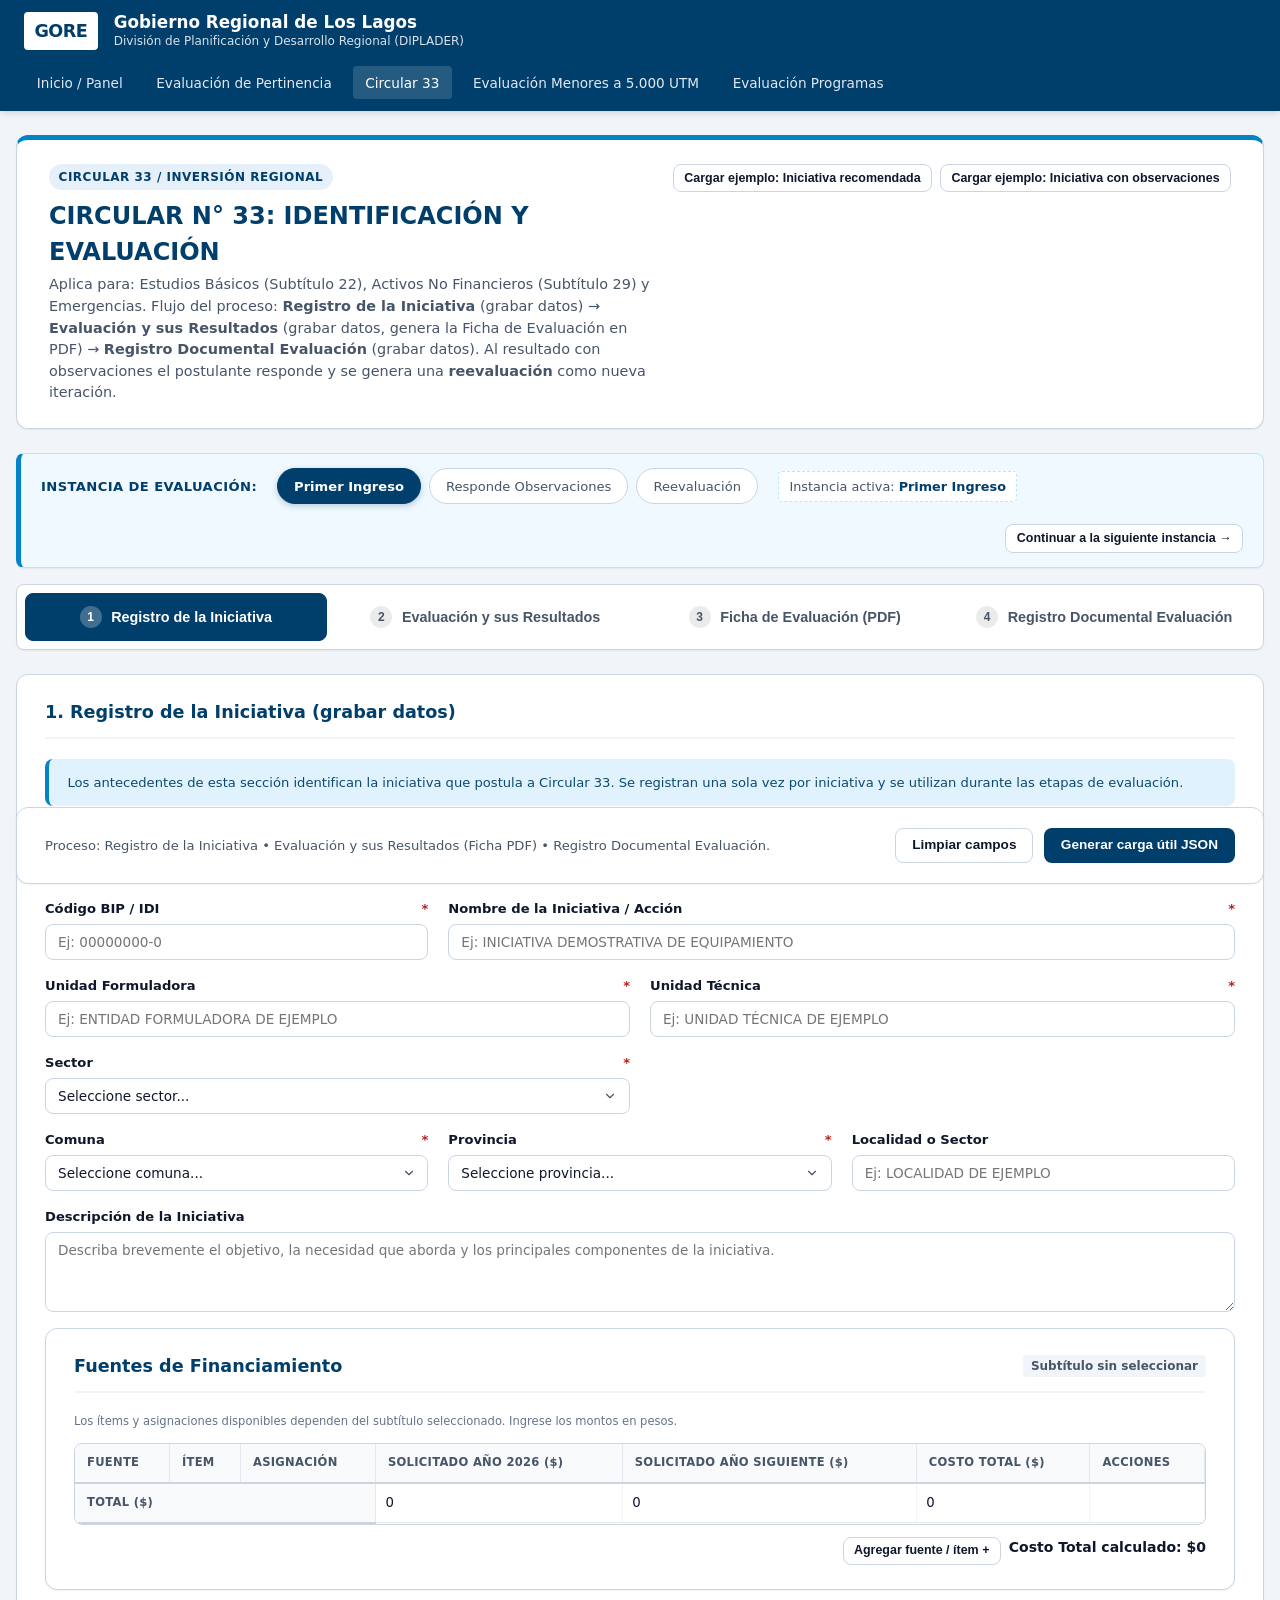
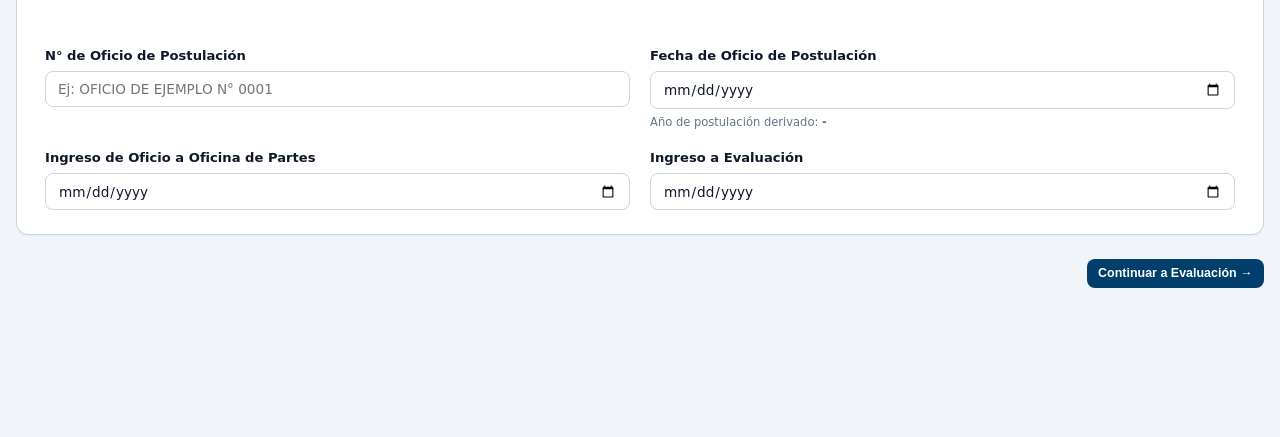
==== circular-33.html @ 663db7d7 "Update evaluation forms to change label from "Estado de la Evaluación" to "Resultado de la Evaluació" ====
<!DOCTYPE html>
<html lang="es">
<head>
  <meta charset="UTF-8">
  <meta name="viewport" content="width=device-width, initial-scale=1.0">
  <title>Circular 33: Identificación y Evaluación - GORE Los Lagos</title>
  <link rel="stylesheet" href="css/styles.css">
  <link rel="stylesheet" href="css/print.css" media="print">
</head>
<body>

  <!-- Barra Superior -->
  <header class="top-nav">
    <div class="top-nav-inner">
      <a href="index.html" class="brand-wrapper">
        <span class="brand-logo-badge">GORE</span>
        <div class="brand-info">
          <h1>Gobierno Regional de Los Lagos</h1>
          <p>División de Planificación y Desarrollo Regional (DIPLADER)</p>
        </div>
      </a>
      <nav class="nav-links">
        <a href="index.html" class="nav-link">Inicio / Panel</a>
        <a href="pertinencia.html" class="nav-link">Evaluación de Pertinencia</a>
        <a href="circular-33.html" class="nav-link active">Circular 33</a>
        <a href="evaluacion-5000-utm.html" class="nav-link">Evaluación Menores a 5.000 UTM</a>
        <a href="evaluacion-programas.html" class="nav-link">Evaluación Programas</a>
      </nav>
    </div>
  </header>

  <main class="main-container">
    
    <!-- Encabezado del Formulario -->
    <section class="form-header-card">
      <div class="form-header-title">
        <span class="form-category-pill">Circular 33 / Inversión Regional</span>
        <h2>CIRCULAR N° 33: IDENTIFICACIÓN Y EVALUACIÓN</h2>
        <p>
          Aplica para: Estudios Básicos (Subtítulo 22), Activos No Financieros (Subtítulo 29) y Emergencias.
          Flujo del proceso: <strong>Registro de la Iniciativa</strong> (grabar datos) &rarr;
          <strong>Evaluación y sus Resultados</strong> (grabar datos, genera la Ficha de Evaluación en PDF) &rarr;
          <strong>Registro Documental Evaluación</strong> (grabar datos). Al resultado con observaciones el postulante
          responde y se genera una <strong>reevaluación</strong> como nueva iteración.
        </p>
      </div>
      <div class="form-header-actions">
        <button type="button" class="btn btn-secondary btn-sm" onclick="cargarEjemploCircular33()">
          <span>Cargar ejemplo: Iniciativa recomendada</span>
        </button>
        <button type="button" class="btn btn-secondary btn-sm" onclick="cargarEjemploEvaluacionC33()">
          <span>Cargar ejemplo: Iniciativa con observaciones</span>
        </button>
      </div>
    </section>

    <!-- Selector de Instancia de Evaluación -->
    <div class="instancia-selector no-print" id="selectorInstancia"
         data-nombre-campo="instancia_evaluacion"
         data-permite-reevaluacion="true"
         data-tabla-iteraciones="tablaIteracionesC33"
         data-panel-evaluacion="pasoEvaluacionC33"
         data-campo-estado="c33_estado"
         data-campo-fecha="c33_fecha_eval"
         data-campo-detalle="c33_observaciones_eval"
         data-paso-evaluacion="evaluacion">
      <span class="instancia-selector-label">Instancia de Evaluación:</span>
      <div class="instancia-options">
        <label class="instancia-option">
          <input type="radio" name="instancia_evaluacion" value="Primer Ingreso" checked onchange="actualizarFichaImprimibleC33()">
          <span>Primer Ingreso</span>
        </label>
        <label class="instancia-option">
          <input type="radio" name="instancia_evaluacion" value="Responde Observaciones" onchange="actualizarFichaImprimibleC33()">
          <span>Responde Observaciones</span>
        </label>
        <label class="instancia-option">
          <input type="radio" name="instancia_evaluacion" value="Reevaluación" onchange="actualizarFichaImprimibleC33()">
          <span>Reevaluación</span>
        </label>
      </div>
      <span class="instancia-selector-help">
        Instancia activa: <strong id="instanciaDescripcionC33">Primer Ingreso</strong>
      </span>
      <button type="button" class="btn btn-secondary btn-sm instancia-next-btn" onclick="avanzarInstanciaC33()">
        Continuar a la siguiente instancia &rarr;
      </button>
    </div>

    <!-- Selector de Pasos -->
    <div class="process-step-tabs no-print">
      <button type="button" class="step-tab-btn active" id="tabBtn1" onclick="cambiarPasoC33('identificacion')">
        <span class="step-tab-number">1</span>
        <span>Registro de la Iniciativa</span>
      </button>
      <button type="button" class="step-tab-btn" id="tabBtn2" onclick="cambiarPasoC33('evaluacion')">
        <span class="step-tab-number">2</span>
        <span>Evaluación y sus Resultados</span>
      </button>
      <button type="button" class="step-tab-btn" id="tabBtn3" onclick="cambiarPasoC33('imprimible')">
        <span class="step-tab-number">3</span>
        <span>Ficha de Evaluación (PDF)</span>
      </button>
      <button type="button" class="step-tab-btn" id="tabBtn4" onclick="cambiarPasoC33('documental')">
        <span class="step-tab-number">4</span>
        <span>Registro Documental Evaluación</span>
      </button>
    </div>

    <!-- FORMULARIO CIRCULAR 33 -->
    <form id="formCircular33" oninput="actualizarFichaImprimibleC33()">

      <!-- ================= PASO 1: REGISTRO DE LA INICIATIVA ================= -->
      <div id="pasoIdentificacionC33" class="paso-contenedor">
        <input type="hidden" id="c33_etapa_postulacion" name="etapa_postulacion" value="Ejecución">
        <section class="form-section-card">
          <div class="section-header">
            <h3>1. Registro de la Iniciativa (grabar datos)</h3>
          </div>

          <div class="callout callout-info">
            <span>Los antecedentes de esta sección identifican la iniciativa que postula a Circular 33. Se registran una sola vez por iniciativa y se utilizan durante las etapas de evaluación.</span>
          </div>

          <div class="form-grid">
            <div class="col-6 c33-registro-field c33-orden-1">
              <div class="form-group">
                <label class="form-label" for="c33_proceso_ano">Proceso Presupuestario (Año) <span class="required">*</span></label>
                <input type="number" id="c33_proceso_ano" name="proceso_presupuestario_ano" class="form-control" value="2026" required>
              </div>
            </div>
            <div class="col-6 c33-registro-field c33-orden-2">
              <div class="form-group">
                <label class="form-label" for="subtitulo">Subtítulo <span class="required">*</span></label>
                <select id="subtitulo" name="subtitulo" class="form-control" required>
                  <option value="">Seleccione subtítulo...</option>
                  <option value="22">22</option>
                  <option value="29">29</option>
                  <option value="31">31</option>
                </select>
              </div>
            </div>
            <div class="col-4 c33-registro-field c33-orden-3">
              <div class="form-group">
                <label class="form-label" for="codigo_bip">Código BIP / IDI <span class="required">*</span></label>
                <input type="text" id="codigo_bip" name="codigo_bip" class="form-control" placeholder="Ej: 00000000-0" required>
              </div>
            </div>
            <div class="col-8 c33-registro-field c33-orden-4">
              <div class="form-group">
                <label class="form-label" for="nombre_accion">Nombre de la Iniciativa / Acción <span class="required">*</span></label>
                <input type="text" id="nombre_accion" name="nombre_accion" class="form-control" placeholder="Ej: INICIATIVA DEMOSTRATIVA DE EQUIPAMIENTO" required>
              </div>
            </div>

            <div class="col-6 c33-registro-field c33-orden-5">
              <div class="form-group">
                <label class="form-label" for="c33_unidad_formuladora">Unidad Formuladora <span class="required">*</span></label>
                <input type="text" id="c33_unidad_formuladora" name="unidad_formuladora" class="form-control" placeholder="Ej: ENTIDAD FORMULADORA DE EJEMPLO" required>
              </div>
            </div>
            <div class="col-6 c33-registro-field c33-orden-6">
              <div class="form-group">
                <label class="form-label" for="c33_unidad_tecnica">Unidad Técnica <span class="required">*</span></label>
                <input type="text" id="c33_unidad_tecnica" name="unidad_tecnica" class="form-control" placeholder="Ej: UNIDAD TÉCNICA DE EJEMPLO" required>
              </div>
            </div>
            <div class="col-6 c33-registro-field c33-orden-7">
              <div class="form-group">
                <label class="form-label" for="c33_sector">Sector <span class="required">*</span></label>
                <select id="c33_sector" name="sector" class="form-control" required>
                  <option value="">Seleccione sector...</option>
                  <option value="Comunicaciones">Comunicaciones</option>
                  <option value="Cultura y Patrimonio">Cultura y Patrimonio</option>
                  <option value="Deporte">Deporte</option>
                  <option value="Educación">Educación</option>
                  <option value="Energía">Energía</option>
                  <option value="Justicia">Justicia</option>
                  <option value="Minería">Minería</option>
                  <option value="Multisectorial">Multisectorial</option>
                  <option value="Pesca">Pesca</option>
                  <option value="Recursos hídricos">Recursos hídricos</option>
                  <option value="Recursos naturales y Medio ambiente">Recursos naturales y Medio ambiente</option>
                  <option value="Salud">Salud</option>
                  <option value="Seguridad Pública">Seguridad Pública</option>
                  <option value="Transporte">Transporte</option>
                  <option value="Turismo y Comercio">Turismo y Comercio</option>
                  <option value="Vivienda y Desarrollo Urbano">Vivienda y Desarrollo Urbano</option>
                  <option value="Otro">Otro</option>
                </select>
              </div>
            </div>
            <div class="col-4 c33-registro-field c33-orden-10">
              <div class="form-group">
                <label class="form-label" for="provincia">Provincia <span class="required">*</span></label>
                <select id="provincia" name="provincia" class="form-control" data-location-province required>
                  <option value="">Seleccione provincia...</option>
                  <option value="LLANQUIHUE">LLANQUIHUE</option>
                  <option value="CHILOÉ">CHILOÉ</option>
                  <option value="OSORNO">OSORNO</option>
                  <option value="PALENA">PALENA</option>
                  <option value="REGIONAL">REGIONAL</option>
                </select>
              </div>
            </div>
            <div class="col-4 c33-registro-field c33-orden-9">
              <div class="form-group">
                <label class="form-label" for="comuna">Comuna <span class="required">*</span></label>
                <select id="comuna" name="comuna" class="form-control" data-location-commune required>
                  <option value="">Seleccione comuna...</option>
                  <option value="Ancud">Ancud</option>
                  <option value="Castro">Castro</option>
                  <option value="Chonchi">Chonchi</option>
                  <option value="Curaco de Vélez">Curaco de Vélez</option>
                  <option value="Dalcahue">Dalcahue</option>
                  <option value="Puqueldón">Puqueldón</option>
                  <option value="Queilén">Queilén</option>
                  <option value="Quellón">Quellón</option>
                  <option value="Quemchi">Quemchi</option>
                  <option value="Quinchao">Quinchao</option>
                  <option value="Calbuco">Calbuco</option>
                  <option value="Cochamó">Cochamó</option>
                  <option value="Fresia">Fresia</option>
                  <option value="Frutillar">Frutillar</option>
                  <option value="Llanquihue">Llanquihue</option>
                  <option value="Los Muermos">Los Muermos</option>
                  <option value="Maullín">Maullín</option>
                  <option value="Puerto Montt">Puerto Montt</option>
                  <option value="Puerto Varas">Puerto Varas</option>
                  <option value="Osorno">Osorno</option>
                  <option value="Puerto Octay">Puerto Octay</option>
                  <option value="Purranque">Purranque</option>
                  <option value="Puyehue">Puyehue</option>
                  <option value="Río Negro">Río Negro</option>
                  <option value="San Juan de la Costa">San Juan de la Costa</option>
                  <option value="San Pablo">San Pablo</option>
                  <option value="Chaitén">Chaitén</option>
                  <option value="Futaleufú">Futaleufú</option>
                  <option value="Hualaihué">Hualaihué</option>
                  <option value="Palena">Palena</option>
                  <option value="Regional">Regional</option>
                </select>
              </div>
            </div>
            <div class="col-4 c33-registro-field c33-orden-11">
              <div class="form-group">
                <label class="form-label" for="c33_localidad">Localidad o Sector</label>
                <input type="text" id="c33_localidad" name="localizacion.localidad" class="form-control" placeholder="Ej: LOCALIDAD DE EJEMPLO">
              </div>
            </div>
            <div class="col-12 c33-registro-field c33-orden-12">
              <div class="form-group">
                <label class="form-label" for="c33_descripcion_proyecto">Descripción de la Iniciativa</label>
                <textarea id="c33_descripcion_proyecto" name="descripcion_proyecto" rows="3" class="form-control" placeholder="Describa brevemente el objetivo, la necesidad que aborda y los principales componentes de la iniciativa."></textarea>
              </div>
            </div>

            <div class="col-12 c33-registro-field c33-orden-12">
              <section class="form-section-card pert-financing-capture">
                <div class="section-header">
                  <h3>Fuentes de Financiamiento</h3>
                  <span class="section-badge" id="c33_fin_badge_subtitulo">Subtítulo sin seleccionar</span>
                </div>
                <p class="form-hint">Los ítems y asignaciones disponibles dependen del subtítulo seleccionado. Ingrese los montos en pesos.</p>
                <div class="table-responsive">
                  <table class="data-table pert-financing-table" id="tablaFinanciamientoC33" data-table-id="fuentes_financiamiento">
                    <thead>
                      <tr>
                        <th>Fuente</th>
                        <th>Ítem</th>
                        <th>Asignación</th>
                        <th id="c33_fin_ano_actual_label">Solicitado Año ($)</th>
                        <th>Solicitado Año Siguiente ($)</th>
                        <th>Costo Total ($)</th>
                        <th><span class="sr-only">Acciones</span></th>
                      </tr>
                    </thead>
                    <tbody id="c33_fin_body"></tbody>
                    <tfoot>
                      <tr>
                        <th colspan="3">TOTAL ($)</th>
                        <td data-total-for="solicitado_ano_actual">0</td>
                        <td data-total-for="solicitado_ano_siguiente">0</td>
                        <td data-total-for="costo_total">0</td>
                        <td></td>
                      </tr>
                    </tfoot>
                  </table>
                </div>
                <div class="table-actions">
                  <button type="button" class="btn btn-secondary btn-sm" onclick="agregarFilaFinanciamientoC33()">Agregar fuente / ítem +</button>
                  <strong>Costo Total calculado: <span id="c33_fin_total_calculado">$0</span></strong>
                </div>
              </section>
            </div>

            <div class="col-12 c33-registro-field c33-orden-13 form-grid-divider"></div>

            <div class="col-6 c33-registro-field c33-orden-14">
              <div class="form-group">
                <label class="form-label" for="c33_oficio_postulacion">N° de Oficio de Postulación</label>
                <input type="text" id="c33_oficio_postulacion" name="oficio_postulacion.numero" class="form-control" placeholder="Ej: OFICIO DE EJEMPLO N° 0001">
              </div>
            </div>
            <div class="col-6 c33-registro-field c33-orden-15">
              <div class="form-group">
                <label class="form-label" for="c33_oficio_postulacion_fecha">Fecha de Oficio de Postulación</label>
                <input type="date" id="c33_oficio_postulacion_fecha" name="oficio_postulacion.fecha" class="form-control">
                <span class="form-hint">Año de postulación derivado: <strong id="c33_registro_ano_post">-</strong></span>
              </div>
            </div>
            <div class="col-6 c33-registro-field c33-orden-16">
              <div class="form-group">
                <label class="form-label" for="c33_ingreso_oficina_partes">Ingreso de Oficio a Oficina de Partes</label>
                <input type="date" id="c33_ingreso_oficina_partes" name="oficio_postulacion.fechaIngresoOficinaPartes" class="form-control">
              </div>
            </div>
            <div class="col-6 c33-registro-field c33-orden-17">
              <div class="form-group">
                <label class="form-label" for="c33_ingreso_evaluacion">Ingreso a Evaluación</label>
                <input type="date" id="c33_ingreso_evaluacion" name="oficio_postulacion.fechaIngresoEvaluacion" class="form-control">
              </div>
            </div>

          </div>
        </section>

        <div class="table-actions">
          <button type="button" class="btn btn-primary btn-sm" onclick="cambiarPasoC33('evaluacion')">Continuar a Evaluación &rarr;</button>
        </div>
      </div>

      <!-- ================= PASO 2: EVALUACIÓN Y RESULTADOS ================= -->
      <div id="pasoEvaluacionC33" class="paso-contenedor" style="display: none;">
        <section class="form-section-card">
          <div class="section-header">
            <h3>2. Evaluación y Resultados (grabar datos)</h3>
            <span class="section-badge">Revisión GORE</span>
          </div>

          <div class="form-grid">
            <div class="col-12">
              <h4 class="form-subsection-title">Evaluación técnica de la iniciativa</h4>
            </div>
            <div class="col-12" id="bloqueDesgloseC33" hidden>
              <div class="form-group">
                <label class="form-label" for="c33_desglose_editor">
                  <span>Desglose según clasificador presupuestario <span class="required">*</span></span>
                  <button type="button" class="btn btn-secondary btn-sm" id="c33_desglose_limpiar">Limpiar desglose</button>
                </label>
                <div id="c33_desglose_editor" class="form-control desglose-pegado c33-rich-content" tabindex="0"
                     role="textbox" aria-multiline="true" aria-required="true"
                     aria-describedby="c33_desglose_ayuda c33_desglose_error"
                     data-placeholder="Haga clic aquí y pegue (Ctrl+V) la tabla copiada desde la hoja de cálculo."></div>
                <textarea id="c33_desglose_valor" name="evaluacion_c33.desglose_clasificador" hidden disabled></textarea>
                <span id="c33_desglose_ayuda" class="form-hint">Se detecta el formato de la tabla copiada (celdas, combinaciones, alineación y negrita). Cada pegado se agrega a continuación del anterior; también se acepta una captura de pantalla de la tabla.</span>
                <span id="c33_desglose_error" class="form-hint desglose-error" role="alert" hidden>Pegue el desglose según clasificador presupuestario para una iniciativa recomendada del subtítulo 29.</span>
              </div>
            </div>

            <div class="col-12">
              <div class="form-group">
                <label class="form-label" for="c33_observaciones_eval">
                  <span>Detalle de la evaluación <span class="required">*</span></span>
                </label>
                <textarea id="c33_observaciones_eval" name="evaluacion_c33.texto_observaciones" rows="6" class="form-control" placeholder="Respecto a certificaciones: Certificado de asignación de conductor: falta documento emitido por el municipio..." required></textarea>
              </div>
            </div>

            <div class="col-6">
              <div class="form-group">
                <label class="form-label" for="c33_estado">Resultado de la Evaluación <span class="required">*</span></label>
                <select id="c33_estado" name="evaluacion_c33.estado" class="form-control" required onchange="actualizarBadgeC33(this.value)">
                  <option value="OBSERVADO">OBSERVADO</option>
                  <option value="RECOMENDADO TÉCNICAMENTE">RECOMENDADO TÉCNICAMENTE</option>
                </select>
              </div>
            </div>
            <div class="col-6" style="display: flex; align-items: flex-end; padding-bottom: 0.5rem;">
              <span class="status-badge observado" id="badgeC33">ESTADO: OBSERVADO</span>
            </div>

            <div class="col-4">
              <div class="form-group">
                <label class="form-label" for="c33_evaluador">Evaluado por (Profesional) <span class="required">*</span></label>
                <input type="text" id="c33_evaluador" name="evaluacion_c33.evaluador_nombre" class="form-control" placeholder="Nombre profesional evaluador" required>
              </div>
            </div>
            <div class="col-4">
              <div class="form-group">
                <label class="form-label" for="c33_fecha_eval">Fecha de Evaluación <span class="required">*</span></label>
                <input type="date" id="c33_fecha_eval" name="evaluacion_c33.fecha_evaluacion" class="form-control" required>
              </div>
            </div>
          </div>
        </section>

        <table id="tablaIteracionesC33" data-table-id="iteraciones" hidden style="display:none" aria-hidden="true">
          <tbody id="tbodyIteracionesC33"><tr data-table-row>
            <td><input type="text" data-field="numero"></td>
            <td><input type="date" data-field="fecha"></td>
            <td><select data-field="instancia"><option value=""></option><option>Primer Ingreso</option><option>Responde Observaciones</option><option>Reevaluación</option></select></td>
            <td><input type="text" data-field="estado"></td>
            <td><input type="text" data-field="detalle"></td>
          </tr></tbody>
        </table>
        <div class="table-actions">
          <button type="button" class="btn btn-secondary btn-sm" onclick="cambiarPasoC33('imprimible')">Ver Ficha de Evaluación (PDF) &rarr;</button>
          <button type="button" class="btn btn-primary btn-sm" onclick="cambiarPasoC33('documental')">Continuar a Registro Documental &rarr;</button>
        </div>
      </div>

<!-- ================= PASO 3: FICHA DE EVALUACIÓN (PDF) ================= -->
      <div id="seccionImprimibleOficialC33" style="display: none;">
        <div class="official-sheet">
          <div class="official-header">
            <div class="official-header-logos">
              <img src="assets/gore-los-lagos.png" alt="Gobierno Regional de Los Lagos">
              <img src="assets/core-los-lagos.png" alt="Consejo Regional de Los Lagos">
            </div>
            <div class="sheet-main-title pert-print-title">FICHA DE EVALUACION INICIATIVAS CIRCULAR N° 33</div>
          </div>

          <div class="sheet-section-title pert-print-section-title">ANTECEDENTES DE LA INICIATIVA:</div>
          <table class="pert-print-table">
            <tbody>
              <tr><th>PROVINCIA</th><td id="print_c33_provincia">-</td></tr>
              <tr><th>COMUNA</th><td id="print_c33_comuna">-</td></tr>
              <tr><th>PROCESO PRESUPUESTARIO</th><td id="print_c33_proceso_presupuestario">-</td></tr>
              <tr><th>AÑO DE POSTULACIÓN</th><td id="print_c33_ano_post">-</td></tr>
              <tr><th>CÓDIGO IDI</th><td id="print_c33_bip">-</td></tr>
              <tr><th>NOMBRE</th><td id="print_c33_nombre">-</td></tr>
              <tr><th>UNIDAD FORMULADORA</th><td id="print_c33_unidad_formuladora">-</td></tr>
              <tr><th>UNIDAD TÉCNICA</th><td id="print_c33_unidad_tecnica">-</td></tr>
              <tr><th>ETAPA</th><td id="print_c33_etapa">-</td></tr>
              <tr><th>SECTOR</th><td id="print_c33_sector">-</td></tr>
              <tr><th>SUBTÍTULO</th><td id="print_c33_subtitulo">-</td></tr>
            </tbody>
          </table>

          <div class="sheet-section-title pert-print-section-title">DESCRIPCIÓN DE LA INICIATIVA:</div>
          <div class="pert-print-description" id="print_c33_descripcion">-</div>

          <div class="sheet-section-title pert-print-section-title">FUENTE DE FINANCIAMIENTO:</div>
          <table class="pert-print-table pert-print-financing-table">
            <thead>
              <tr>
                <th>FUENTE / SUBTÍTULO</th>
                <th>ÍTEM</th>
                <th>ASIGNACIÓN</th>
                <th id="print_c33_fin_ano_actual_label">SOLICITADO AÑO M$</th>
                <th>SOLICITADO AÑO SIGUIENTE M$</th>
                <th>COSTO TOTAL M$</th>
              </tr>
            </thead>
            <tbody id="print_c33_fin_body"></tbody>
            <tfoot>
              <tr>
                <th colspan="3">TOTAL</th>
                <td id="print_c33_total_ano_actual">0</td>
                <td id="print_c33_total_ano_siguiente">0</td>
                <td id="print_c33_costo_total">0</td>
              </tr>
            </tfoot>
          </table>

          <div id="print_c33_desglose_seccion" hidden>
            <div class="sheet-section-title pert-print-section-title">DESGLOSE SEGÚN CLASIFICADOR PRESUPUESTARIO:</div>
            <div class="c33-rich-content c33-desglose-print" id="print_c33_desglose"></div>
          </div>

          <div class="sheet-section-title pert-print-section-title">EVALUACIÓN:</div>
          <div class="pert-print-description" id="print_c33_evaluacion_bloque"></div>

          <div class="pert-print-status">
            <strong>ESTADO:</strong> <span class="status-badge observado" id="print_c33_estado_badge">OBSERVADO</span>
          </div>
          <div class="pert-print-footer">
            <div><strong>Evaluado por:</strong> <span id="print_c33_evaluador_texto">-</span></div>
            <div><strong>Fecha de Evaluación:</strong> <span id="print_c33_fecha_eval">-</span></div>
          </div>

        </div>
        <div class="official-sheet-actions no-print">
          <button type="button" class="btn btn-primary" onclick="imprimirFichaOficialC33()">
            <span>Imprimir Ficha de Evaluación / Exportar a PDF</span>
          </button>
        </div>
      </div>

      <!-- ================= PASO 4: REGISTRO DOCUMENTAL EVALUACIÓN ================= -->
      <div id="pasoDocumentalC33" class="paso-contenedor" style="display: none;">
        <section class="form-section-card">
          <div class="section-header">
            <h3>4. Registro Documental Evaluación (grabar datos)</h3>
            <span class="section-badge">Constancia documental</span>
          </div>
          <div class="callout callout-info">
            <span>Deja constancia de la Ficha de Evaluación emitida en el paso anterior. La firma electrónica y la
            emisión de oficios se realizan en la instancia de Oficios de la DIPLADER.</span>
          </div>

          <div class="form-grid">
            <div class="col-4">
              <div class="form-group">
                <label class="form-label" for="c33_reg_registrado_por">Registrado por (Profesional) <span class="required">*</span></label>
                <input type="text" id="c33_reg_registrado_por" name="registro_documental_evaluacion.registrado_por" class="form-control" placeholder="Nombre del profesional" required>
              </div>
            </div>

            <div class="col-4">
              <div class="form-group">
                <label class="form-label" for="c33_reg_oficio">N° de Oficio (Instancia de Oficios)</label>
                <input type="text" id="c33_reg_oficio" name="registro_documental_evaluacion.referencia_oficio" class="form-control" placeholder="Ej: OFICIO DE EJEMPLO N° 0002">
              </div>
            </div>
            <div class="col-4">
              <div class="form-group">
                <label class="form-label" for="c33_reg_oficio_fecha">Fecha del Oficio</label>
                <input type="date" id="c33_reg_oficio_fecha" name="registro_documental_evaluacion.fecha_oficio" class="form-control">
              </div>
            </div>
            <div class="col-12">
              <div class="form-group">
                <label class="form-label" for="c33_reg_oficio_destinatario">Destinatario del Oficio</label>
                <input type="text" id="c33_reg_oficio_destinatario" name="registro_documental_evaluacion.destinatario_oficio" class="form-control" placeholder="Ej: Entidad pública destinataria">
              </div>
            </div>
            <div class="col-12">
              <div class="form-group">
                <label class="form-label" for="c33_reg_validador">Enlace Validador DocDigital (Ley N° 19.799)</label>
                <input type="url" id="c33_reg_validador" name="registro_documental_evaluacion.url_validador_docdigital" class="form-control" placeholder="https://doc.digital.gob.cl/validador/...">
              </div>
            </div>

            <div class="col-12">
              <div class="form-group">
                <label class="form-label" for="c33_reg_observaciones">Constancia y Observaciones del Registro</label>
                <textarea id="c33_reg_observaciones" name="registro_documental_evaluacion.constancia_registro" rows="3" class="form-control" placeholder="Dónde se conserva el documento, a quién se remitió, observaciones de archivo..."></textarea>
              </div>
            </div>
          </div>

          <div class="cierre-ciclo-box" id="cierreCicloC33">
            <strong>Resultado del ciclo:</strong> <span id="cierreResultadoC33">-</span>
          </div>
        </section>
      </div>

      <!-- Barra de Acciones Final -->
      <div class="form-footer-bar no-print">
        <div class="form-footer-left">
          <span>Proceso: Registro de la Iniciativa &bull; Evaluación y sus Resultados (Ficha PDF) &bull; Registro Documental Evaluación.</span>
        </div>
        <div class="form-footer-right">
          <button type="reset" class="btn btn-secondary">Limpiar campos</button>
          <button type="button" class="btn btn-primary" onclick="guardarFormularioCircular33()">
            <span>Generar carga útil JSON</span>
          </button>
        </div>
      </div>

    </form>
  </main>

  <!-- Scripts -->
  <script src="js/schemas.js"></script>
  <script src="js/app.js"></script>
  <script src="js/localizacion.js"></script>
  <script>
    let desgloseC33ValidacionMostrada = false;
    const IMAGENES_PERMITIDAS_C33 = ['image/png', 'image/jpeg', 'image/gif', 'image/webp'];

    /** Lee las propiedades de formato seguras de una declaración CSS. */
    function estiloSeguroC33(declaraciones) {
      const estilo = {};
      String(declaraciones || '').split(';').forEach(declaracion => {
        const indice = declaracion.indexOf(':');
        if (indice < 0) return;
        const propiedad = declaracion.slice(0, indice).trim().toLowerCase();
        const valor = declaracion.slice(indice + 1).trim().toLowerCase();
        if (propiedad === 'text-align' && ['left', 'center', 'right', 'justify'].includes(valor)) {
          estilo.textAlign = valor;
        } else if (propiedad === 'font-weight') {
          estilo.fontWeight = (valor === 'bold' || Number(valor) >= 600) ? 'bold' : 'normal';
        } else if (propiedad === 'font-style' && ['italic', 'normal'].includes(valor)) {
          estilo.fontStyle = valor;
        }
      });
      return estilo;
    }

    /** Reúne el formato definido por clases en los bloques <style> (HTML del portapapeles de Excel). */
    function estilosPorClaseC33(documento) {
      const mapa = {};
      documento.querySelectorAll('style').forEach(bloque => {
        const reglas = (bloque.textContent || '').replace(/\/\*[\s\S]*?\*\//g, '').replace(/<!--|-->/g, '');
        const patron = /([^{}]+)\{([^{}]*)\}/g;
        let coincidencia;
        while ((coincidencia = patron.exec(reglas))) {
          const estilo = estiloSeguroC33(coincidencia[2]);
          if (!Object.keys(estilo).length) continue;
          coincidencia[1].split(',').forEach(selector => {
            const clase = selector.trim().match(/^(?:td|th|tr|table)?\.([\w-]+)$/i);
            if (clase) mapa[clase[1]] = { ...(mapa[clase[1]] || {}), ...estilo };
          });
        }
      });
      return mapa;
    }

    /**
     * Conserva únicamente las tablas del HTML copiado (estructura, celdas combinadas,
     * alineación, negrita y cursiva) y descarta cualquier otro elemento o atributo.
     */
    function sanitizarTablasC33(html) {
      const etiquetasTabla = new Set(['TABLE', 'THEAD', 'TBODY', 'TFOOT', 'TR', 'TH', 'TD', 'CAPTION']);
      const etiquetasTexto = new Set(['BR', 'STRONG', 'B', 'EM', 'I', 'U']);
      const documento = new DOMParser().parseFromString(String(html), 'text/html');
      const clases = estilosPorClaseC33(documento);
      const resultado = document.createElement('div');

      function aplicarEstilo(elemento, nodo) {
        const estilo = { ...(clases[nodo.getAttribute('class')] || {}), ...estiloSeguroC33(nodo.getAttribute('style')) };
        const css = [];
        if (estilo.textAlign) css.push(`text-align:${estilo.textAlign}`);
        if (estilo.fontWeight === 'bold') css.push('font-weight:bold');
        if (estilo.fontStyle === 'italic') css.push('font-style:italic');
        if (css.length) elemento.setAttribute('style', css.join(';'));
      }

      function copiarContenido(nodo, destino, tabla) {
        if (nodo.nodeType === Node.TEXT_NODE) {
          destino.appendChild(document.createTextNode(nodo.nodeValue || ''));
          return;
        }
        if (nodo.nodeType !== Node.ELEMENT_NODE) return;
        if (['SCRIPT', 'STYLE', 'IFRAME', 'OBJECT', 'SVG', 'MATH', 'IMG'].includes(nodo.tagName)) return;
        const permitido = etiquetasTexto.has(nodo.tagName) || (tabla && etiquetasTabla.has(nodo.tagName));
        if (!permitido) {
          Array.from(nodo.childNodes).forEach(hijo => copiarContenido(hijo, destino, tabla));
          return;
        }
        const elemento = document.createElement(nodo.tagName.toLowerCase());
        if (etiquetasTabla.has(nodo.tagName)) {
          aplicarEstilo(elemento, nodo);
          if (nodo.tagName === 'TD' || nodo.tagName === 'TH') {
            ['colspan', 'rowspan'].forEach(atributo => {
              const valor = Number(nodo.getAttribute(atributo));
              if (Number.isInteger(valor) && valor >= 2 && valor <= 50) {
                elemento.setAttribute(atributo, String(valor));
              }
            });
          }
        }
        Array.from(nodo.childNodes).forEach(hijo => copiarContenido(hijo, elemento, tabla));
        destino.appendChild(elemento);
      }

      documento.body.querySelectorAll('table').forEach(tabla => {
        if (tabla.parentElement?.closest('table')) return;
        copiarContenido(tabla, resultado, true);
      });
      return resultado.innerHTML;
    }

    /** Convierte texto separado por tabulaciones (celdas de una hoja de cálculo) en una tabla. */
    function tablaDesdeTextoC33(texto) {
      const filas = String(texto).replace(/\r/g, '').split('\n');
      while (filas.length && !filas[filas.length - 1].trim()) filas.pop();
      if (!filas.some(fila => fila.includes('\t'))) return '';
      const tabla = document.createElement('table');
      const cuerpo = document.createElement('tbody');
      filas.forEach(fila => {
        const tr = document.createElement('tr');
        fila.split('\t').forEach(celda => {
          const td = document.createElement('td');
          td.textContent = celda.replace(/^"([\s\S]*)"$/, '$1');
          tr.appendChild(td);
        });
        cuerpo.appendChild(tr);
      });
      tabla.appendChild(cuerpo);
      return tabla.outerHTML;
    }

    /** Detecta el formato del portapapeles: tabla HTML, texto tabulado o imagen. */
    function leerPortapapelesDesgloseC33(datos) {
      const html = sanitizarTablasC33(datos.getData('text/html'));
      if (html) return { tipo: 'html', html };
      const tablaTexto = tablaDesdeTextoC33(datos.getData('text/plain'));
      if (tablaTexto) return { tipo: 'texto', html: tablaTexto };
      const imagen = Array.from(datos.files || []).find(archivo => IMAGENES_PERMITIDAS_C33.includes(archivo.type));
      return imagen ? { tipo: 'imagen', imagen } : null;
    }

    function actualizarVisibilidadDesgloseC33() {
      const aplica = document.getElementById('subtitulo').value === '29' &&
        document.getElementById('c33_estado').value === 'RECOMENDADO TÉCNICAMENTE';
      const bloque = document.getElementById('bloqueDesgloseC33');
      const valor = document.getElementById('c33_desglose_valor');
      const contenido = valor.value;
      bloque.hidden = !aplica;
      valor.disabled = !aplica;
      document.getElementById('print_c33_desglose_seccion').hidden = !(aplica && contenido);
      document.getElementById('print_c33_desglose').innerHTML = aplica ? contenido : '';
      return aplica;
    }

    function sincronizarDesgloseC33() {
      const editor = document.getElementById('c33_desglose_editor');
      document.getElementById('c33_desglose_valor').value = editor.innerHTML;
      const aplica = actualizarVisibilidadDesgloseC33();
      const faltante = aplica && !editor.innerHTML;
      document.getElementById('c33_desglose_error').hidden = !(faltante && desgloseC33ValidacionMostrada);
      editor.setAttribute('aria-invalid', String(faltante && desgloseC33ValidacionMostrada));
    }

    function cargarDesgloseC33(html) {
      desgloseC33ValidacionMostrada = false;
      document.getElementById('c33_desglose_editor').innerHTML = sanitizarDesgloseGuardadoC33(html);
      sincronizarDesgloseC33();
    }

    /** Restaura contenido ya guardado: tablas sanitizadas más imágenes incrustadas. */
    function sanitizarDesgloseGuardadoC33(html) {
      const documento = new DOMParser().parseFromString(String(html || ''), 'text/html');
      const salida = document.createElement('div');
      Array.from(documento.body.children).forEach(nodo => {
        if (nodo.tagName === 'TABLE') {
          salida.insertAdjacentHTML('beforeend', sanitizarTablasC33(nodo.outerHTML));
        } else if (nodo.tagName === 'IMG') {
          const origen = nodo.getAttribute('src') || '';
          if (/^data:image\/(?:png|jpeg|gif|webp);base64,/i.test(origen)) {
            const img = document.createElement('img');
            img.src = origen;
            img.alt = 'Desglose según clasificador presupuestario';
            salida.appendChild(img);
          }
        }
      });
      return salida.innerHTML;
    }

    function agregarDesgloseC33(html) {
      const editor = document.getElementById('c33_desglose_editor');
      editor.insertAdjacentHTML('beforeend', sanitizarDesgloseGuardadoC33(html));
      sincronizarDesgloseC33();
    }

    function agregarImagenDesgloseC33(imagen) {
      const lector = new FileReader();
      lector.addEventListener('load', () => {
        if (typeof lector.result !== 'string') {
          alert('No fue posible leer la imagen pegada.');
          return;
        }
        agregarDesgloseC33(`<img src="${lector.result}">`);
      });
      lector.addEventListener('error', () => alert('No fue posible leer la imagen pegada.'));
      lector.readAsDataURL(imagen);
    }

    function pegarEnDesgloseC33(datos) {
      const contenido = leerPortapapelesDesgloseC33(datos);
      if (!contenido) {
        alert('El portapapeles no contiene una tabla. Copie las celdas desde la hoja de cálculo y vuelva a pegar.');
        return;
      }
      if (contenido.tipo === 'imagen') agregarImagenDesgloseC33(contenido.imagen);
      else agregarDesgloseC33(contenido.html);
    }

    function validarDesgloseC33() {
      desgloseC33ValidacionMostrada = true;
      sincronizarDesgloseC33();
      const editor = document.getElementById('c33_desglose_editor');
      if (editor.getAttribute('aria-invalid') === 'true') {
        editor.focus();
        return false;
      }
      return true;
    }

    function inicializarDesgloseC33() {
      const editor = document.getElementById('c33_desglose_editor');
      editor.addEventListener('paste', evento => {
        evento.preventDefault();
        pegarEnDesgloseC33(evento.clipboardData);
      });
      editor.addEventListener('dragover', evento => evento.preventDefault());
      editor.addEventListener('drop', evento => {
        evento.preventDefault();
        pegarEnDesgloseC33(evento.dataTransfer);
      });
      editor.addEventListener('keydown', evento => {
        if (!(evento.ctrlKey || evento.metaKey) && evento.key.length === 1) evento.preventDefault();
      });
      document.getElementById('c33_desglose_limpiar').addEventListener('click', () => cargarDesgloseC33(''));
      document.getElementById('formCircular33').addEventListener('reset', () => {
        setTimeout(() => cargarDesgloseC33(''), 0);
      });
      sincronizarDesgloseC33();
    }

    function cambiarPasoC33(paso) {
      ['tabBtn1', 'tabBtn2', 'tabBtn3', 'tabBtn4'].forEach(id => {
        document.getElementById(id).classList.remove('active');
      });

      document.getElementById('pasoIdentificacionC33').style.display = 'none';
      document.getElementById('pasoEvaluacionC33').style.display = 'none';
      document.getElementById('pasoDocumentalC33').style.display = 'none';
      document.getElementById('seccionImprimibleOficialC33').style.display = 'none';

      if (paso === 'identificacion') {
        document.getElementById('tabBtn1').classList.add('active');
        document.getElementById('pasoIdentificacionC33').style.display = 'block';
      } else if (paso === 'evaluacion') {
        document.getElementById('tabBtn2').classList.add('active');
        document.getElementById('pasoEvaluacionC33').style.display = 'block';
      } else if (paso === 'imprimible') {
        document.getElementById('tabBtn3').classList.add('active');
        actualizarFichaImprimibleC33();
        document.getElementById('seccionImprimibleOficialC33').style.display = 'block';
      } else if (paso === 'documental') {
        document.getElementById('tabBtn4').classList.add('active');
        document.getElementById('pasoDocumentalC33').style.display = 'block';
      }
    }

    function actualizarBadgeC33(val) {
      const badge = document.getElementById('badgeC33');
      badge.className = 'status-badge';
      if (!val) {
        badge.classList.add('revision');
        badge.textContent = 'ESTADO: PENDIENTE DE REGISTRO';
      } else if (val === 'OBSERVADO') {
        badge.classList.add('observado');
        badge.textContent = 'ESTADO: OBSERVADO';
      } else if (val === 'RECOMENDADO TÉCNICAMENTE') {
        badge.classList.add('recomendado');
        badge.textContent = 'ESTADO: RECOMENDADO TÉCNICAMENTE';
        const detalle = document.getElementById('c33_observaciones_eval');
        if (detalle && !detalle.value.trim()) detalle.value = 'Cumple los requerimientos técnicos.';
      } else {
        badge.classList.add('rechazado');
        badge.textContent = 'ESTADO: ' + val;
      }
      actualizarFichaImprimibleC33();
    }

    function actualizarFichaImprimibleC33() {
      sincronizarSelectoresUbicacion();
      AppIteracion.aplicar();
      sincronizarSubtituloFinanciamientoC33();
      const getVal = id => document.getElementById(id)?.value || '';
      const claveInstancia = AppIteracion.actual();

      const etiquetaInstancia = AppIteracion.ETIQUETAS[claveInstancia];
      ['instanciaDescripcionC33'].forEach(id => {
        const el = document.getElementById(id);
        if (el) el.textContent = etiquetaInstancia;
      });

      document.getElementById('print_c33_provincia').textContent = getVal('provincia') || '-';
      document.getElementById('print_c33_comuna').textContent = getVal('comuna') || '-';
      document.getElementById('print_c33_sector').textContent = getVal('c33_sector') || '-';
      document.getElementById('print_c33_proceso_presupuestario').textContent = getVal('c33_proceso_ano') || '-';
      document.getElementById('print_c33_etapa').textContent = getVal('c33_etapa_postulacion') || '-';
      const fechaOficioPostulacion = getVal('c33_oficio_postulacion_fecha');
      document.getElementById('c33_registro_ano_post').textContent = fechaOficioPostulacion ? fechaOficioPostulacion.slice(0, 4) : '-';
      document.getElementById('print_c33_ano_post').textContent = fechaOficioPostulacion ? fechaOficioPostulacion.slice(0, 4) : '-';
      document.getElementById('print_c33_bip').textContent = getVal('codigo_bip') || '-';
      document.getElementById('print_c33_nombre').textContent = getVal('nombre_accion') || '-';
      document.getElementById('print_c33_unidad_formuladora').textContent = getVal('c33_unidad_formuladora') || '-';
      document.getElementById('print_c33_unidad_tecnica').textContent = getVal('c33_unidad_tecnica') || '-';
      document.getElementById('print_c33_descripcion').textContent = getVal('c33_descripcion_proyecto') || '-';
      document.getElementById('print_c33_subtitulo').textContent = getVal('subtitulo') || '-';
      actualizarFinanciamientoC33();

      // Evaluación bloque
      const obs = getVal('c33_observaciones_eval');
      document.getElementById('print_c33_evaluacion_bloque').textContent = obs || 'Sin observaciones registradas.';
      actualizarVisibilidadDesgloseC33();

      // Badge Estado
      const estado = getVal('c33_estado');
      const badge = document.getElementById('print_c33_estado_badge');
      if (estado === 'RECOMENDADO TÉCNICAMENTE') {
        badge.className = 'status-badge recomendado';
        badge.textContent = 'RECOMENDADO TÉCNICAMENTE';
      } else {
        badge.className = 'status-badge observado';
        badge.textContent = estado;
      }

      document.getElementById('print_c33_evaluador_texto').textContent = getVal('c33_evaluador') || 'Profesional Evaluador';
      document.getElementById('print_c33_fecha_eval').textContent = getVal('c33_fecha_eval') || '-';

      // Resultado del ciclo al cerrar el Registro Documental
      const cierre = document.getElementById('cierreResultadoC33');
      if (cierre) {
        cierre.textContent = AppIteracion.exigeIteracion(getVal('c33_estado'))
          ? 'Resultado con OBSERVACIONES: el postulante responde y se abre una nueva iteración de evaluación.'
          : 'Resultado RECOMENDADO TÉCNICAMENTE: fin del proceso.';
      }

    }

    /** Avanza al ciclo de iteraciones: responde observaciones -> reevaluación. */
    function avanzarInstanciaC33() {
      const estado = document.getElementById('c33_estado')?.value || '';
      AppIteracion.avanzar(estado, {
        actualizar: actualizarFichaImprimibleC33,
        irAlPaso: cambiarPasoC33
      });
      cargarDesgloseC33(document.getElementById('c33_desglose_valor').value);
    }

    function imprimirFichaOficialC33() {
      actualizarFichaImprimibleC33();
      mostrarSoloFicha(
        ['pasoIdentificacionC33', 'pasoEvaluacionC33', 'pasoDocumentalC33'],
        'seccionImprimibleOficialC33'
      );
      window.print();
    }

    function guardarFormularioCircular33() {
      if (!validarDesgloseC33()) return;
      if (!validarFechasDesdePostulacion('formCircular33')) return;
      const data = serializarEvaluacion('formCircular33', {
        modelo: 'Circular33Iniciativa',
        linea: 'Circular N° 33'
      });
      showJsonModal('Ficha Circular 33 - Payload para Backend', data);
    }

    function cargarFinanciamientoEjemploC33(item, clasificador, actual, siguiente) {
      document.getElementById('c33_fin_body').replaceChildren();
      document.getElementById('tablaFinanciamientoC33').dataset.subtitulo = '';
      sincronizarSubtituloFinanciamientoC33();
      const fila = document.querySelector('#c33_fin_body tr[data-table-row]');
      const selItem = fila.querySelector('[data-field="item"]');
      selItem.value = item;
      selItem.dispatchEvent(new Event('change'));
      const selAsig = fila.querySelector('[data-field="clasificador"]');
      selAsig.value = clasificador;
      selAsig.dispatchEvent(new Event('change'));
      fila.querySelector('[data-field="solicitado_ano_actual"]').value = actual;
      fila.querySelector('[data-field="solicitado_ano_siguiente"]').value = siguiente;
      actualizarFinanciamientoC33();
    }

    function cargarEjemploCircular33() {
      document.getElementById('c33_proceso_ano').value = 2026;
      document.getElementById('subtitulo').value = '29';
      document.getElementById('codigo_bip').value = "00000002-0";
      document.getElementById('nombre_accion').value = "ADQUISICIÓN DEMOSTRATIVA DE EQUIPAMIENTO COMUNITARIO";
      document.getElementById('c33_unidad_formuladora').value = "ENTIDAD FORMULADORA DE EJEMPLO";
      document.getElementById('c33_unidad_tecnica').value = "UNIDAD TÉCNICA DE EJEMPLO";
      document.getElementById('c33_sector').value = "Otro";
      document.getElementById('provincia').value = "CHILOÉ";
      document.getElementById('comuna').value = "Castro";
      document.getElementById('c33_localidad').value = "";
      document.getElementById('c33_descripcion_proyecto').value = "Descripción ficticia para probar la captura de una iniciativa.";
      cargarFinanciamientoEjemploC33('05', '001', 230000000, 0);

      document.getElementById('c33_estado').value = "RECOMENDADO TÉCNICAMENTE";
      actualizarBadgeC33("RECOMENDADO TÉCNICAMENTE");
      document.getElementById('c33_observaciones_eval').value = "La iniciativa demostrativa cumple los requisitos de ejemplo y se recomienda favorablemente.";
      cargarDesgloseC33(
        '<table><tbody>' +
        '<tr><th colspan="5" style="text-align:center;font-weight:bold">DESGLOSE DE MÁQUINAS Y EQUIPOS</th></tr>' +
        '<tr><td style="text-align:center">ITEM</td><td style="text-align:center">DESCRIPCIÓN</td><td style="text-align:center">CANTIDAD</td><td style="text-align:center">PRECIO UNITARIO</td><td style="text-align:center">TOTAL $</td></tr>' +
        '<tr><td>[29-05]</td><td>Equipo de ejemplo</td><td style="text-align:center">1</td><td style="text-align:right">230.000.000</td><td style="text-align:right">230.000.000</td></tr>' +
        '<tr><td colspan="4" style="text-align:right;font-weight:bold">TOTAL $</td><td style="text-align:right;font-weight:bold">230.000.000</td></tr>' +
        '</tbody></table>'
      );
      document.getElementById('c33_evaluador').value = "Fabian Rutte";
      document.getElementById('c33_fecha_eval').value = "2026-07-15";

      // Registro documental de la ficha emitida
      document.getElementById('c33_reg_registrado_por').value = "Fabian Rutte";
      document.getElementById('c33_reg_oficio').value = "OFICIO DE EJEMPLO N° 0005";
      document.getElementById('c33_reg_oficio_fecha').value = "2026-07-15";
      document.getElementById('c33_reg_observaciones').value = "Registro de ejemplo para demostración.";

      actualizarFichaImprimibleC33();
    }

    function cargarEjemploEvaluacionC33() {
      document.getElementById('c33_proceso_ano').value = 2026;
      document.getElementById('subtitulo').value = '29';
      document.getElementById('codigo_bip').value = "00000003-0";
      document.getElementById('nombre_accion').value = "INICIATIVA DEMOSTRATIVA DE MEJORAMIENTO COMUNITARIO";
      document.getElementById('c33_unidad_formuladora').value = "ENTIDAD FORMULADORA DE EJEMPLO";
      document.getElementById('c33_unidad_tecnica').value = "UNIDAD TÉCNICA DE EJEMPLO";
      document.getElementById('c33_sector').value = "Recursos hídricos";
      document.getElementById('provincia').value = "REGIONAL";
      document.getElementById('comuna').value = "Regional";
      document.getElementById('c33_localidad').value = "";
      document.getElementById('c33_descripcion_proyecto').value = "Descripción ficticia para probar la captura de una iniciativa.";
      cargarFinanciamientoEjemploC33('06', '001', 210148000, 0);

      document.getElementById('c33_estado').value = "OBSERVADO";
      actualizarBadgeC33("OBSERVADO");
      document.getElementById('c33_observaciones_eval').value = "Para este ejemplo:\n1. Completar los antecedentes técnicos demostrativos.\n2. Adjuntar documentación ficticia de respaldo.";
      document.getElementById('c33_evaluador').value = "Fabian Rutte";
      document.getElementById('c33_fecha_eval').value = "2026-06-22";

      // Registro documental de la ficha emitida (con resultado observado)
      document.getElementById('c33_reg_registrado_por').value = "Fabian Rutte";
      document.getElementById('c33_reg_oficio').value = "OFICIO DE EJEMPLO N° 0006";
      document.getElementById('c33_reg_oficio_fecha').value = "2026-06-22";
      document.getElementById('c33_reg_observaciones').value = "Observaciones ficticias para demostración del flujo.";

      actualizarFichaImprimibleC33();
    }

    const catalogoFinanciamientoC33 = {
      '22': [
        { item: '11', nombre: 'SERVICIOS TÉCNICOS Y PROFESIONALES', asignaciones: [['001', 'Estudios e Investigaciones']] }
      ],
      '29': [
        { item: '02', nombre: 'EDIFICIOS', asignaciones: [] },
        { item: '03', nombre: 'VEHÍCULOS', asignaciones: [] },
        { item: '04', nombre: 'MOBILIARIO Y OTROS', asignaciones: [] },
        { item: '05', nombre: 'MÁQUINAS Y EQUIPOS', asignaciones: [
          ['001', 'Máquinas y Equipos de Oficina'],
          ['002', 'Maquinarias y Equipos para la Producción'],
          ['999', 'Otras']
        ] },
        { item: '06', nombre: 'EQUIPOS INFORMÁTICOS', asignaciones: [
          ['001', 'Equipos Computacionales y Periféricos'],
          ['002', 'Equipos de Comunicaciones para Redes Informáticas']
        ] },
        { item: '07', nombre: 'PROGRAMAS INFORMÁTICOS', asignaciones: [
          ['001', 'Programas Computacionales'],
          ['002', 'Sistemas de Información']
        ] },
        { item: '99', nombre: 'OTROS ACTIVOS NO FINANCIEROS', asignaciones: [] }
      ],
      '31': [
        { item: '01', nombre: 'ESTUDIOS BÁSICOS', asignaciones: [
          ['001', 'G. Administrativos'],
          ['002', 'Consultoría']
        ] },
        { item: '02', nombre: 'PROYECTOS', asignaciones: [
          ['001', 'G. Administrativos'],
          ['002', 'Consultoría'],
          ['004', 'Obras Civiles'],
          ['005', 'Equipamiento'],
          ['006', 'Equipos'],
          ['999', 'Otros Gastos']
        ] },
        { item: '03', nombre: 'PROGRAMAS DE INVERSIÓN', asignaciones: [
          ['001', 'G. Administrativos Consultoría'],
          ['002', 'Consultoría'],
          ['003', 'Contratación del Programa']
        ] }
      ]
    };

    function itemsFinanciamientoC33() {
      return catalogoFinanciamientoC33[document.getElementById('subtitulo').value] || [];
    }

    function llenarSelectC33(select, placeholder, opciones) {
      select.replaceChildren();
      const base = document.createElement('option');
      base.value = '';
      base.textContent = placeholder;
      select.appendChild(base);
      opciones.forEach(([valor, texto, descripcion]) => {
        const opcion = document.createElement('option');
        opcion.value = valor;
        opcion.textContent = texto;
        opcion.dataset.descripcion = descripcion;
        select.appendChild(opcion);
      });
    }

    function campoFinanciamientoC33(campo, tipo, valor = '') {
      const input = document.createElement('input');
      input.type = tipo;
      input.dataset.field = campo;
      input.value = valor;
      return input;
    }

    function actualizarItemsFilaC33(fila) {
      const selectItem = fila.querySelector('[data-field="item"]');
      const items = itemsFinanciamientoC33();
      const subtitulo = document.getElementById('subtitulo').value;
      llenarSelectC33(
        selectItem,
        subtitulo ? 'Seleccione ítem...' : 'Seleccione subtítulo primero...',
        items.map(i => [i.item, `${i.item} ${i.nombre}`, i.nombre])
      );
      selectItem.disabled = !subtitulo;
      fila.querySelector('[data-field="subtitulo"]').value = subtitulo;
      fila.querySelector('[data-field="item_descripcion"]').value = '';
      actualizarAsignacionesFilaC33(fila);
    }

    function actualizarAsignacionesFilaC33(fila) {
      const selectItem = fila.querySelector('[data-field="item"]');
      const selectAsig = fila.querySelector('[data-field="clasificador"]');
      const item = itemsFinanciamientoC33().find(i => i.item === selectItem.value);
      let placeholder = 'Seleccione ítem primero...';
      if (item) placeholder = item.asignaciones.length ? 'Seleccione asignación...' : 'Sin asignación (no aplica)';
      llenarSelectC33(
        selectAsig,
        placeholder,
        (item?.asignaciones || []).map(([cod, nombre]) => [cod, `${cod} - ${nombre}`, nombre])
      );
      selectAsig.disabled = !item || item.asignaciones.length === 0;
      fila.querySelector('[data-field="item_descripcion"]').value = item?.nombre || '';
      fila.querySelector('[data-field="clasificador_descripcion"]').value = '';
    }

    function crearFilaFinanciamientoC33() {
      const fila = document.createElement('tr');
      fila.dataset.tableRow = '';

      const celdaFuente = document.createElement('td');
      celdaFuente.append('FNDR', campoFinanciamientoC33('fuente', 'hidden', 'FNDR'));
      fila.appendChild(celdaFuente);

      const celdaItem = document.createElement('td');
      const selectItem = document.createElement('select');
      selectItem.className = 'form-control';
      selectItem.dataset.field = 'item';
      celdaItem.append(
        selectItem,
        campoFinanciamientoC33('subtitulo', 'hidden'),
        campoFinanciamientoC33('item_descripcion', 'hidden')
      );
      fila.appendChild(celdaItem);

      const celdaAsig = document.createElement('td');
      const selectAsig = document.createElement('select');
      selectAsig.className = 'form-control';
      selectAsig.dataset.field = 'clasificador';
      celdaAsig.append(selectAsig, campoFinanciamientoC33('clasificador_descripcion', 'hidden'));
      fila.appendChild(celdaAsig);

      ['solicitado_ano_actual', 'solicitado_ano_siguiente'].forEach(campo => {
        const input = campoFinanciamientoC33(campo, 'text');
        input.className = 'form-control';
        input.inputMode = 'numeric';
        input.dataset.formatCurrency = 'true';
        input.placeholder = '0';
        input.autocomplete = 'off';
        input.addEventListener('input', () => formatPesosInput(input));
        input.addEventListener('input', actualizarFinanciamientoC33);
        const celda = document.createElement('td');
        celda.appendChild(input);
        fila.appendChild(celda);
      });

      const costo = campoFinanciamientoC33('costo_total', 'number', '0');
      costo.className = 'form-control auto-calc';
      costo.readOnly = true;
      const celdaCosto = document.createElement('td');
      celdaCosto.appendChild(costo);
      fila.appendChild(celdaCosto);

      const celdaAcciones = document.createElement('td');
      const quitar = document.createElement('button');
      quitar.type = 'button';
      quitar.className = 'btn btn-danger btn-sm';
      quitar.textContent = 'Quitar';
      quitar.addEventListener('click', () => {
        fila.remove();
        actualizarFinanciamientoC33();
      });
      celdaAcciones.appendChild(quitar);
      fila.appendChild(celdaAcciones);

      selectItem.addEventListener('change', () => actualizarAsignacionesFilaC33(fila));
      selectAsig.addEventListener('change', () => {
        fila.querySelector('[data-field="clasificador_descripcion"]').value =
          selectAsig.selectedOptions[0]?.dataset.descripcion || '';
      });

      actualizarItemsFilaC33(fila);
      return fila;
    }

    function agregarFilaFinanciamientoC33() {
      document.getElementById('c33_fin_body').appendChild(crearFilaFinanciamientoC33());
      actualizarFinanciamientoC33();
    }

    // Al cambiar el subtítulo se reconstruye la disponibilidad de ítems/asignaciones de cada fila.
    function sincronizarSubtituloFinanciamientoC33() {
      const tabla = document.getElementById('tablaFinanciamientoC33');
      const subtitulo = document.getElementById('subtitulo').value;
      if (tabla.dataset.subtitulo === subtitulo) return;
      tabla.dataset.subtitulo = subtitulo;
      document.getElementById('c33_fin_badge_subtitulo').textContent =
        subtitulo ? `Subtítulo ${subtitulo}` : 'Subtítulo sin seleccionar';
      document.querySelectorAll('#c33_fin_body tr[data-table-row]').forEach(actualizarItemsFilaC33);
      if (subtitulo && !document.querySelector('#c33_fin_body tr[data-table-row]')) {
        agregarFilaFinanciamientoC33();
      }
    }

    function actualizarFinanciamientoC33() {
      const ano = Number(document.getElementById('c33_proceso_ano').value) || new Date().getFullYear();
      document.getElementById('c33_fin_ano_actual_label').textContent = `Solicitado Año ${ano} ($)`;
      let totalActual = 0;
      let totalSiguiente = 0;
      const cuerpoImpresion = document.getElementById('print_c33_fin_body');
      cuerpoImpresion.replaceChildren();
      const formatoM = n => (n / 1000).toLocaleString('es-CL', { maximumFractionDigits: 3 });
      const subtituloSel = document.getElementById('subtitulo').value;
      document.querySelectorAll('#c33_fin_body tr[data-table-row]').forEach(fila => {
        const actualInput = fila.querySelector('[data-field="solicitado_ano_actual"]');
        const siguienteInput = fila.querySelector('[data-field="solicitado_ano_siguiente"]');
        formatPesosInput(actualInput);
        formatPesosInput(siguienteInput);
        const actual = parseCurrencyValue(actualInput.value) || 0;
        const siguiente = parseCurrencyValue(siguienteInput.value) || 0;
        fila.querySelector('[data-field="costo_total"]').value = String(actual + siguiente);
        totalActual += actual;
        totalSiguiente += siguiente;

        const selItem = fila.querySelector('[data-field="item"]');
        const selAsig = fila.querySelector('[data-field="clasificador"]');
        if (!selItem.value && actual + siguiente === 0) return;
        const filaImpresion = document.createElement('tr');
        [
          `FNDR / ${subtituloSel || '-'}`,
          selItem.selectedOptions[0]?.textContent || '-',
          selAsig.value ? selAsig.selectedOptions[0].textContent : '-',
          formatoM(actual),
          formatoM(siguiente),
          formatoM(actual + siguiente)
        ].forEach(texto => {
          const celda = document.createElement('td');
          celda.textContent = texto;
          filaImpresion.appendChild(celda);
        });
        cuerpoImpresion.appendChild(filaImpresion);
      });
      const formato = n => n.toLocaleString('es-CL');
      const tabla = document.getElementById('tablaFinanciamientoC33');
      tabla.querySelector('[data-total-for="solicitado_ano_actual"]').textContent = formato(totalActual);
      tabla.querySelector('[data-total-for="solicitado_ano_siguiente"]').textContent = formato(totalSiguiente);
      tabla.querySelector('[data-total-for="costo_total"]').textContent = formato(totalActual + totalSiguiente);
      document.getElementById('c33_fin_total_calculado').textContent = `$${formato(totalActual + totalSiguiente)}`;
      document.getElementById('print_c33_fin_ano_actual_label').textContent = `SOLICITADO AÑO ${ano} M$`;
      document.getElementById('print_c33_total_ano_actual').textContent = formatoM(totalActual);
      document.getElementById('print_c33_total_ano_siguiente').textContent = formatoM(totalSiguiente);
      document.getElementById('print_c33_costo_total').textContent = formatoM(totalActual + totalSiguiente);
    }

    document.addEventListener('DOMContentLoaded', function () {
      inicializarDesgloseC33();
      configurarFechasDesdePostulacion('formCircular33', 'c33_oficio_postulacion_fecha');
      document.getElementById('subtitulo').addEventListener('change', sincronizarSubtituloFinanciamientoC33);
      document.getElementById('c33_proceso_ano').addEventListener('input', actualizarFinanciamientoC33);
      sincronizarSubtituloFinanciamientoC33();
      actualizarFinanciamientoC33();
      actualizarFichaImprimibleC33();
    });
  </script>
</body>
</html>
---- css/styles.css ----
/* ==========================================================================
   FORMULARIOS DE PROCESOS - PLANIFICACIÓN ESTRATÉGICA (GORE LOS LAGOS)
   Estilos Corporativos e Interfaz de Formularios HTML5
   ========================================================================== */

:root {
  --primary: #003e6b;
  --primary-hover: #002d4f;
  --primary-light: #e6f0fa;
  --secondary: #0284c7;
  --accent: #0284c7;
  --success: #15803d;
  --success-light: #dcfce7;
  --warning: #b45309;
  --warning-light: #fef3c7;
  --danger: #b91c1c;
  --danger-light: #fee2e2;
  --info: #0369a1;
  --info-light: #e0f2fe;

  --bg-page: #f1f5f9;
  --bg-card: #ffffff;
  --bg-input: #ffffff;
  --border-color: #cbd5e1;
  --border-focus: #0284c7;

  --text-main: #0f172a;
  --text-muted: #475569;
  --text-subtle: #64748b;

  --font-sans: 'Segoe UI', system-ui, -apple-system, BlinkMacSystemFont, Roboto, sans-serif;
  --font-mono: 'Consolas', 'Courier New', monospace;

  --radius-sm: 4px;
  --radius-md: 8px;
  --radius-lg: 12px;
  --shadow-sm: 0 1px 2px 0 rgba(0, 0, 0, 0.05);
  --shadow-md: 0 4px 6px -1px rgba(0, 0, 0, 0.1), 0 2px 4px -2px rgba(0, 0, 0, 0.05);
  --shadow-lg: 0 10px 15px -3px rgba(0, 0, 0, 0.1), 0 4px 6px -4px rgba(0, 0, 0, 0.05);
}

/* ------------------------------------------------------------------ */
/* Selector de Instancia de Evaluación                                  */
/* ------------------------------------------------------------------ */
.instancia-selector {
  background: #f0f9ff;
  border: 1px solid #bae6fd;
  border-left: 5px solid var(--secondary);
  border-radius: var(--radius-md);
  padding: 0.9rem 1.25rem;
  margin-bottom: 1rem;
  display: flex;
  align-items: center;
  gap: 1.25rem;
  flex-wrap: wrap;
  box-shadow: var(--shadow-sm);
}

.instancia-selector-label {
  font-size: 0.82rem;
  font-weight: 700;
  color: var(--primary);
  text-transform: uppercase;
  letter-spacing: 0.4px;
  white-space: nowrap;
}

.instancia-options {
  display: flex;
  gap: 0.5rem;
  flex-wrap: wrap;
}

.instancia-option {
  display: flex;
  align-items: center;
  gap: 0.4rem;
  padding: 0.45rem 1rem;
  border: 1.5px solid #cbd5e1;
  border-radius: 20px;
  cursor: pointer;
  font-size: 0.82rem;
  font-weight: 500;
  color: var(--text-muted);
  background: #ffffff;
  transition: all 0.2s ease;
  user-select: none;
}

.instancia-option:has(input:checked) {
  background: var(--primary);
  color: #ffffff;
  border-color: var(--primary);
  font-weight: 700;
  box-shadow: 0 2px 6px rgba(0,62,107,0.25);
}

.instancia-option input[type="radio"] {
  display: none;
}

/* Descripción de la instancia activa y acción de avance */
.instancia-selector-help {
  font-size: 0.8rem;
  color: var(--text-muted);
  padding: 0.3rem 0.65rem;
  background: #ffffff;
  border: 1px dashed #bae6fd;
  border-radius: var(--radius-sm);
}

.instancia-selector-help strong {
  color: var(--primary);
}

.instancia-next-btn {
  margin-left: auto;
}

/* Bloques propios de una iteración (respuesta / reevaluación) */
.bloque-iteracion {
  border-left: 5px solid var(--warning);
}

.bloque-iteracion .section-header h3 {
  color: var(--warning);
}

/* Etiqueta de instancia en la ficha imprimible */
.instancia-print-tag {
  display: inline-block;
  background: #0f2942;
  color: #ffffff;
  font-size: 0.72rem;
  font-weight: 700;
  text-transform: uppercase;
  letter-spacing: 0.5px;
  padding: 0.2rem 0.75rem;
  border-radius: 20px;
  margin-top: 0.4rem;
}

.instancia-print-tag.iteracion-tag {
  background: var(--secondary);
  margin-left: 0.35rem;
}

/* Fila de la iteración en curso dentro del historial impreso */
.fila-iteracion-actual td {
  background-color: #e0f2fe;
  font-weight: 700;
  color: #0f2942;
}

/* Pestañas de Proceso (1. Identificación | 2. Evaluación) */
.process-step-tabs {
  display: flex;
  gap: 0.5rem;
  margin-bottom: 1.5rem;
  background: var(--bg-card);
  padding: 0.5rem;
  border-radius: var(--radius-md);
  border: 1px solid var(--border-color);
  box-shadow: var(--shadow-sm);
}

.step-tab-btn {
  flex: 1;
  display: flex;
  align-items: center;
  justify-content: center;
  gap: 0.6rem;
  padding: 0.75rem 1rem;
  background: transparent;
  border: 1px solid transparent;
  border-radius: var(--radius-md);
  color: var(--text-muted);
  font-weight: 600;
  font-size: 0.9rem;
  cursor: pointer;
  transition: all 0.2s ease;
}

.step-tab-btn:hover {
  background: #f8fafc;
  color: var(--primary);
}

.step-tab-btn.active {
  background: var(--primary);
  color: #ffffff;
  border-color: var(--primary);
}

.step-tab-number {
  display: inline-flex;
  align-items: center;
  justify-content: center;
  width: 22px;
  height: 22px;
  border-radius: 50%;
  background: rgba(0,0,0,0.08);
  font-size: 0.75rem;
  font-weight: 700;
}

.step-tab-btn.active .step-tab-number {
  background: rgba(255,255,255,0.25);
  color: #ffffff;
}

/* Ficha Oficial Imprimible (GORE Los Lagos) */
.official-sheet {
  background: #ffffff;
  color: #111827;
  padding: 2rem;
  border-radius: var(--radius-md);
  border: 1px solid var(--border-color);
  margin-bottom: 2rem;
  box-shadow: var(--shadow-md);
  font-size: 0.85rem;
  line-height: 1.4;
}

.official-header {
  border-bottom: 2px solid #0f2942;
  padding-bottom: 0.75rem;
  margin-bottom: 1.25rem;
  text-align: center;
}

.official-header-logos {
  display: flex;
  justify-content: space-between;
  align-items: center;
  gap: 1rem;
  margin-bottom: 0.75rem;
}

.official-header-logos img {
  display: block;
  width: auto;
  height: 48px;
  max-width: 46%;
  object-fit: contain;
}

.official-header .org-name {
  font-size: 0.82rem;
  text-transform: uppercase;
  letter-spacing: 0.5px;
  font-weight: 700;
  color: #475569;
}

.official-header .sheet-main-title {
  font-size: 1.25rem;
  font-weight: 800;
  color: #0f2942;
  margin: 0.25rem 0;
  letter-spacing: -0.3px;
}

.official-header .budget-process-tag {
  font-size: 0.95rem;
  font-weight: 700;
  color: #0284c7;
}

.sheet-section-title {
  background: #f1f5f9;
  color: #0f2942;
  font-weight: 700;
  font-size: 0.82rem;
  text-transform: uppercase;
  padding: 0.35rem 0.6rem;
  border-left: 4px solid #0f2942;
  margin: 1rem 0 0.5rem;
  letter-spacing: 0.3px;
}

.sheet-summary-grid {
  display: grid;
  grid-template-columns: repeat(12, 1fr);
  border: 1px solid #cbd5e1;
  border-radius: var(--radius-sm);
  overflow: hidden;
  margin-bottom: 0.75rem;
}

.sheet-summary-cell {
  padding: 0.45rem 0.6rem;
  border-right: 1px solid #e2e8f0;
  border-bottom: 1px solid #e2e8f0;
  display: flex;
  flex-direction: column;
}

.sheet-summary-cell:last-child {
  border-right: none;
}

.sheet-summary-cell .label {
  font-size: 0.68rem;
  font-weight: 700;
  text-transform: uppercase;
  color: #64748b;
  margin-bottom: 0.15rem;
}

.sheet-summary-cell .val {
  font-size: 0.82rem;
  font-weight: 600;
  color: #0f172a;
}

.sheet-box-text {
  border: 1px solid #cbd5e1;
  border-radius: var(--radius-sm);
  padding: 0.6rem 0.75rem;
  font-size: 0.8rem;
  background: #ffffff;
  color: #1e293b;
  white-space: pre-wrap;
  margin-bottom: 0.75rem;
}

.pert-print-title {
  letter-spacing: 2px !important;
  margin-top: 0.5rem !important;
}

.pert-print-section-title {
  background: #ffffff;
  color: #111827;
  border-left: 0;
  padding: 0.35rem 0;
  margin: 1rem 0 0.2rem;
  letter-spacing: 1px;
  font-size: 0.92rem;
}

.pert-print-table {
  width: 100%;
  border-collapse: collapse;
  margin-bottom: 0.75rem;
  font-size: 0.8rem;
}

.pert-print-table th,
.pert-print-table td {
  border: 1px solid #111827;
  padding: 0.32rem 0.5rem;
  text-align: left;
  vertical-align: top;
}

.pert-print-table th {
  width: 28%;
  font-weight: 700;
}

.pert-print-description {
  border: 1px solid #111827;
  padding: 0.35rem 0.5rem;
  margin-bottom: 0.75rem;
  font-size: 0.8rem;
  white-space: pre-line;
}

.ut5000-evaluador-line {
  display: grid;
  grid-template-columns: minmax(180px, 280px) 10px 1fr;
  margin: 0.75rem 0;
  font-size: 0.82rem;
}

.pert-print-evaluation {
  border: 1px solid #111827;
  margin: 0 0 0.5rem;
  padding: 0.35rem 0.75rem 0.35rem 2.5rem;
  font-size: 0.8rem;
}

.pert-print-evaluation li {
  padding: 0.15rem 0;
  padding-left: 0.15rem;
  white-space: pre-line;
}

.pert-print-status {
  margin: 0.45rem 0;
  font-size: 0.8rem;
}

.pert-print-footer {
  display: flex;
  flex-wrap: wrap;
  gap: 0.25rem 1.25rem;
  margin-top: 0.5rem;
  font-size: 0.8rem;
  font-style: italic;
  font-weight: 700;
}

.sheet-signatures-box {
  display: grid;
  grid-template-columns: 1fr 1fr;
  gap: 1.5rem;
  margin-top: 2rem;
  padding-top: 1rem;
  border-top: 1px solid #cbd5e1;
}

.sheet-signature-col {
  text-align: center;
  display: flex;
  flex-direction: column;
  align-items: center;
  gap: 0.25rem;
}

.signature-line {
  width: 80%;
  height: 1px;
  background: #475569;
  margin-bottom: 0.5rem;
}

.signature-name {
  font-weight: 700;
  font-size: 0.82rem;
  color: #0f172a;
}

.signature-title {
  font-size: 0.72rem;
  color: #64748b;
}

.signature-docdigital-badge {
  font-size: 0.68rem;
  background: #f1f5f9;
  color: #0369a1;
  padding: 0.25rem 0.5rem;
  border-radius: var(--radius-sm);
  margin-top: 0.35rem;
  font-family: var(--font-mono);
}

/* Resultado del ciclo mostrado al cerrar el Registro Documental */
.cierre-ciclo-box {
  margin-top: 1rem;
  padding: 0.75rem 1rem;
  border-radius: var(--radius-md);
  background: #f8fafc;
  border: 1px solid var(--border-color);
  border-left: 5px solid var(--success);
  font-size: 0.85rem;
  color: var(--text-main);
}

/* Nota al pie de la ficha oficial: firmas y oficios se gestionan aparte */
.sheet-footer-note {
  margin-top: 1.25rem;
  padding-top: 0.6rem;
  border-top: 1px solid #cbd5e1;
  font-size: 0.68rem;
  color: #64748b;
  font-style: italic;
  text-align: center;
}

*, *::before, *::after {
  box-sizing: border-box;
  margin: 0;
  padding: 0;
}

body {
  font-family: var(--font-sans);
  background-color: var(--bg-page);
  color: var(--text-main);
  line-height: 1.5;
  font-size: 14px;
  -webkit-font-smoothing: antialiased;
}

/* Header & Barra Superior */
.top-nav {
  background: var(--primary);
  color: #ffffff;
  padding: 0.75rem 1.5rem;
  box-shadow: var(--shadow-md);
  position: sticky;
  top: 0;
  z-index: 100;
}

.top-nav-inner {
  max-width: 1280px;
  margin: 0 auto;
  display: flex;
  align-items: center;
  justify-content: space-between;
  flex-wrap: wrap;
  gap: 1rem;
}

.brand-wrapper {
  display: flex;
  align-items: center;
  gap: 1rem;
  text-decoration: none;
  color: #ffffff;
}

.brand-logo-badge {
  background: #ffffff;
  color: var(--primary);
  font-weight: 800;
  font-size: 1.1rem;
  padding: 0.35rem 0.65rem;
  border-radius: var(--radius-sm);
  letter-spacing: -0.5px;
}

.brand-info h1 {
  font-size: 1.05rem;
  font-weight: 700;
  line-height: 1.2;
}

.brand-info p {
  font-size: 0.75rem;
  opacity: 0.85;
}

.nav-links {
  display: flex;
  align-items: center;
  gap: 0.5rem;
  flex-wrap: wrap;
}

.nav-link {
  color: #e2e8f0;
  text-decoration: none;
  padding: 0.4rem 0.8rem;
  border-radius: var(--radius-sm);
  font-size: 0.85rem;
  font-weight: 500;
  transition: all 0.2s ease;
}

.nav-link:hover, .nav-link.active {
  background: rgba(255, 255, 255, 0.15);
  color: #ffffff;
}

/* Contenedor Principal */
.main-container {
  max-width: 1280px;
  margin: 1.5rem auto;
  padding: 0 1rem 3rem;
}

/* Banner de Cabecera del Formulario */
.form-header-card {
  background: var(--bg-card);
  border: 1px solid var(--border-color);
  border-radius: var(--radius-lg);
  padding: 1.5rem 2rem;
  margin-bottom: 1.5rem;
  box-shadow: var(--shadow-sm);
  border-top: 5px solid var(--secondary);
  display: flex;
  justify-content: space-between;
  align-items: flex-start;
  flex-wrap: wrap;
  gap: 1rem;
}

.form-header-title {
  flex: 1;
  min-width: 280px;
}

.form-category-pill {
  display: inline-block;
  background: var(--primary-light);
  color: var(--primary);
  font-weight: 600;
  font-size: 0.75rem;
  text-transform: uppercase;
  letter-spacing: 0.5px;
  padding: 0.25rem 0.6rem;
  border-radius: 9999px;
  margin-bottom: 0.5rem;
}

.form-header-title h2 {
  font-size: 1.5rem;
  color: var(--primary);
  font-weight: 700;
  margin-bottom: 0.25rem;
}

.form-header-title p {
  color: var(--text-muted);
  font-size: 0.9rem;
}

.form-header-actions {
  display: flex;
  align-items: center;
  gap: 0.5rem;
  flex-wrap: wrap;
}

.official-sheet-actions {
  display: flex;
  justify-content: center;
  margin: 1rem auto 2rem;
}

/* Botones */
.btn {
  display: inline-flex;
  align-items: center;
  justify-content: center;
  gap: 0.4rem;
  padding: 0.55rem 1rem;
  border-radius: var(--radius-md);
  font-size: 0.85rem;
  font-weight: 600;
  cursor: pointer;
  transition: all 0.2s ease;
  border: 1px solid transparent;
  line-height: 1.2;
}

.btn-primary {
  background: var(--primary);
  color: #ffffff;
}

.btn-primary:hover {
  background: var(--primary-hover);
}

.btn-secondary {
  background: #ffffff;
  border-color: var(--border-color);
  color: var(--text-main);
}

.btn-secondary:hover {
  background: #f8fafc;
  border-color: var(--text-subtle);
}

.btn-success {
  background: var(--success);
  color: #ffffff;
}

.btn-success:hover {
  background: #166534;
}

.btn-sm {
  padding: 0.35rem 0.65rem;
  font-size: 0.78rem;
}

.btn-icon {
  width: 32px;
  height: 32px;
  padding: 0;
  border-radius: var(--radius-sm);
}

/* Secciones y Tarjetas de Formulario */
.form-section-card {
  background: var(--bg-card);
  border: 1px solid var(--border-color);
  border-radius: var(--radius-lg);
  padding: 1.5rem 1.75rem;
  margin-bottom: 1.5rem;
  box-shadow: var(--shadow-sm);
}

.section-header {
  border-bottom: 2px solid #f1f5f9;
  padding-bottom: 0.75rem;
  margin-bottom: 1.25rem;
  display: flex;
  align-items: center;
  justify-content: space-between;
  flex-wrap: wrap;
  gap: 0.5rem;
}

.section-header h3 {
  font-size: 1.1rem;
  color: var(--primary);
  font-weight: 700;
  display: flex;
  align-items: center;
  gap: 0.5rem;
}

.form-subsection-title {
  font-size: 1rem;
  color: var(--primary);
  font-weight: 700;
  margin-top: 0.5rem;
}

.section-badge {
  font-size: 0.75rem;
  padding: 0.15rem 0.5rem;
  border-radius: var(--radius-sm);
  background: #f1f5f9;
  color: var(--text-muted);
  font-weight: 600;
}

/* Grillas del Formulario */
.form-grid {
  display: grid;
  grid-template-columns: repeat(12, 1fr);
  gap: 1rem 1.25rem;
}

.col-12 { grid-column: span 12; }
.col-8 { grid-column: span 8; }
.col-6 { grid-column: span 6; }
.col-4 { grid-column: span 4; }
.col-3 { grid-column: span 3; }
.col-2 { grid-column: span 2; }

.form-grid .pert-registro-field.pert-orden-1 { order: 1; }
.form-grid .pert-registro-field.pert-orden-2 { order: 2; }
.form-grid .pert-registro-field.pert-orden-3 { order: 3; }
.form-grid .pert-registro-field.pert-orden-4 { order: 4; }
.form-grid .pert-registro-field.pert-orden-5 { order: 5; }
.form-grid .pert-registro-field.pert-orden-6 { order: 6; }
.form-grid .pert-registro-field.pert-orden-7 { order: 7; }
.form-grid .pert-registro-field.pert-orden-8 { order: 8; }
.form-grid .pert-registro-field.pert-orden-9 { order: 9; }
.form-grid .pert-registro-field.pert-orden-10 { order: 10; }
.form-grid .pert-registro-field.pert-orden-11 { order: 11; }
.form-grid .pert-registro-field.pert-orden-12 { order: 12; }
.form-grid .pert-registro-field.pert-orden-13 { order: 13; }
.form-grid .pert-registro-field.pert-orden-14 { order: 14; }
.form-grid .pert-registro-field.pert-orden-15 { order: 15; }
.form-grid .pert-registro-field.pert-orden-16 { order: 16; }

.form-grid .c33-registro-field.c33-orden-1 { order: 1; }
.form-grid .c33-registro-field.c33-orden-2 { order: 2; }
.form-grid .c33-registro-field.c33-orden-3 { order: 3; }
.form-grid .c33-registro-field.c33-orden-4 { order: 4; }
.form-grid .c33-registro-field.c33-orden-5 { order: 5; }
.form-grid .c33-registro-field.c33-orden-6 { order: 6; }
.form-grid .c33-registro-field.c33-orden-7 { order: 7; }
.form-grid .c33-registro-field.c33-orden-8 { order: 8; }
.form-grid .c33-registro-field.c33-orden-9 { order: 9; }
.form-grid .c33-registro-field.c33-orden-10 { order: 10; }
.form-grid .c33-registro-field.c33-orden-11 { order: 11; }
.form-grid .c33-registro-field.c33-orden-9 { grid-column: 1 / span 4; }
.form-grid .c33-registro-field.c33-orden-10 { grid-column: 5 / span 4; }
.form-grid .c33-registro-field.c33-orden-12 { order: 12; }
.form-grid .c33-registro-field.c33-orden-13 { order: 13; }
.form-grid .c33-registro-field.c33-orden-14 { order: 14; }
.form-grid .c33-registro-field.c33-orden-15 { order: 15; }
.form-grid .c33-registro-field.c33-orden-16 { order: 16; }
.form-grid .c33-registro-field.c33-orden-17 { order: 17; }

.form-grid .ut5000-registro-field.ut5000-orden-1 { order: 1; }
.form-grid .ut5000-registro-field.ut5000-orden-2 { order: 2; }
.form-grid .ut5000-registro-field.ut5000-orden-3 { order: 3; }
.form-grid .ut5000-registro-field.ut5000-orden-4 { order: 4; }
.form-grid .ut5000-registro-field.ut5000-orden-5 { order: 5; }
.form-grid .ut5000-registro-field.ut5000-orden-6 { order: 6; }
.form-grid .ut5000-registro-field.ut5000-orden-7 { order: 7; }
.form-grid .ut5000-registro-field.ut5000-orden-8 { order: 8; }
.form-grid .ut5000-registro-field.ut5000-orden-9 { order: 9; }
.form-grid .ut5000-registro-field.ut5000-orden-10 { order: 10; }
.form-grid .ut5000-registro-field.ut5000-orden-11 { order: 11; }
.form-grid .ut5000-registro-field.ut5000-orden-12 { order: 12; }
.form-grid .ut5000-registro-field.ut5000-orden-13 { order: 13; }
.form-grid .ut5000-registro-field.ut5000-orden-14 { order: 14; }
.form-grid .ut5000-registro-field.ut5000-orden-15 { order: 15; }
.form-grid .ut5000-registro-field.ut5000-orden-16 { order: 16; }
.form-grid .ut5000-registro-field.ut5000-orden-3 { grid-column: 1 / span 4; }
.form-grid .ut5000-registro-field.ut5000-orden-4 { grid-column: 5 / span 8; }

.form-grid .prog-registro-field.prog-orden-1 { order: 1; }
.form-grid .prog-registro-field.prog-orden-2 { order: 2; }
.form-grid .prog-registro-field.prog-orden-3 { order: 3; grid-column: 1 / span 4; }
.form-grid .prog-registro-field.prog-orden-4 { order: 4; grid-column: 5 / span 8; }
.form-grid .prog-registro-field.prog-orden-5 { order: 5; }
.form-grid .prog-registro-field.prog-orden-6 { order: 6; }
.form-grid .prog-registro-field.prog-orden-7 { order: 7; }
.form-grid .prog-registro-field.prog-orden-8 { order: 8; }
.form-grid .prog-registro-field.prog-orden-9 { order: 9; }
.form-grid .prog-registro-field.prog-orden-10 { order: 10; }
.form-grid .prog-registro-field.prog-orden-11 { order: 11; }
.form-grid .prog-registro-field.prog-orden-12 { order: 12; }
.form-grid .prog-registro-field.prog-orden-13 { order: 13; }
.form-grid .prog-registro-field.prog-orden-14 { order: 14; }
.form-grid .prog-registro-field.prog-orden-desc { order: 9; grid-column: 1 / -1; }
.form-grid .prog-registro-field.prog-orden-fin { order: 15; grid-column: 1 / -1; }

@media (max-width: 900px) {
  .col-8, .col-6, .col-4, .col-3, .col-2 { grid-column: span 12; }
  .form-grid .pert-registro-field.pert-orden-1,
  .form-grid .pert-registro-field.pert-orden-2,
  .form-grid .pert-registro-field.pert-orden-5,
  .form-grid .pert-registro-field.pert-orden-6,
  .form-grid .pert-registro-field.pert-orden-7,
  .form-grid .pert-registro-field.pert-orden-8,
  .form-grid .pert-registro-field.pert-orden-13,
  .form-grid .pert-registro-field.pert-orden-14,
  .form-grid .pert-registro-field.pert-orden-15,
  .form-grid .pert-registro-field.pert-orden-16 { grid-column: span 6; }
  .form-grid .pert-registro-field.pert-orden-1 { grid-column: span 12; }
  .form-grid .pert-registro-field.pert-orden-3 { grid-column: span 4; }
  .form-grid .pert-registro-field.pert-orden-4 { grid-column: span 8; }
  .form-grid .pert-registro-field.pert-orden-9,
  .form-grid .pert-registro-field.pert-orden-10,
  .form-grid .pert-registro-field.pert-orden-11 { grid-column: span 4; }
  .form-grid .c33-registro-field.c33-orden-1,
  .form-grid .c33-registro-field.c33-orden-2,
  .form-grid .c33-registro-field.c33-orden-5,
  .form-grid .c33-registro-field.c33-orden-6,
  .form-grid .c33-registro-field.c33-orden-7,
  .form-grid .c33-registro-field.c33-orden-8,
  .form-grid .c33-registro-field.c33-orden-14,
  .form-grid .c33-registro-field.c33-orden-15,
  .form-grid .c33-registro-field.c33-orden-16,
  .form-grid .c33-registro-field.c33-orden-17 { grid-column: span 6; }
  .form-grid .c33-registro-field.c33-orden-9,
  .form-grid .c33-registro-field.c33-orden-10,
  .form-grid .c33-registro-field.c33-orden-11 { grid-column: span 4; }
  .form-grid .c33-registro-field.c33-orden-9 { grid-column: 1 / span 4; }
  .form-grid .c33-registro-field.c33-orden-10 { grid-column: 5 / span 4; }
  .form-grid .c33-registro-field.c33-orden-3 { grid-column: span 4; }
  .form-grid .c33-registro-field.c33-orden-4 { grid-column: span 8; }
  .form-grid .c33-registro-field.c33-orden-12,
  .form-grid .c33-registro-field.c33-orden-13 { grid-column: span 12; }
  .form-grid .ut5000-registro-field.ut5000-orden-1,
  .form-grid .ut5000-registro-field.ut5000-orden-2,
  .form-grid .ut5000-registro-field.ut5000-orden-5,
  .form-grid .ut5000-registro-field.ut5000-orden-6,
  .form-grid .ut5000-registro-field.ut5000-orden-7,
  .form-grid .ut5000-registro-field.ut5000-orden-8,
  .form-grid .ut5000-registro-field.ut5000-orden-13,
  .form-grid .ut5000-registro-field.ut5000-orden-14,
  .form-grid .ut5000-registro-field.ut5000-orden-15,
  .form-grid .ut5000-registro-field.ut5000-orden-16 { grid-column: span 6; }
  .form-grid .ut5000-registro-field.ut5000-orden-12 { grid-column: span 12; }
  .form-grid .ut5000-registro-field.ut5000-orden-3 { grid-column: 1 / span 4; }
  .form-grid .ut5000-registro-field.ut5000-orden-4 { grid-column: 5 / span 8; }
  .form-grid .ut5000-registro-field.ut5000-orden-9,
  .form-grid .ut5000-registro-field.ut5000-orden-10,
  .form-grid .ut5000-registro-field.ut5000-orden-11 { grid-column: span 4; }
  .form-grid .prog-registro-field.prog-orden-1,
  .form-grid .prog-registro-field.prog-orden-2,
  .form-grid .prog-registro-field.prog-orden-5,
  .form-grid .prog-registro-field.prog-orden-6,
  .form-grid .prog-registro-field.prog-orden-10,
  .form-grid .prog-registro-field.prog-orden-11,
  .form-grid .prog-registro-field.prog-orden-12,
  .form-grid .prog-registro-field.prog-orden-13,
  .form-grid .prog-registro-field.prog-orden-14 { grid-column: span 6; }
  .form-grid .prog-registro-field.prog-orden-3 { grid-column: 1 / span 4; }
  .form-grid .prog-registro-field.prog-orden-4 { grid-column: 5 / span 8; }
  .form-grid .prog-registro-field.prog-orden-7,
  .form-grid .prog-registro-field.prog-orden-8,
  .form-grid .prog-registro-field.prog-orden-9 { grid-column: span 4; }
}

@media (max-width: 600px) {
  .form-grid .pert-registro-field[class*="pert-orden-"] { grid-column: span 12; }
  .form-grid .c33-registro-field { grid-column: span 12; }
  .form-grid .ut5000-registro-field { grid-column: span 12; }
  .form-grid .prog-registro-field[class*="prog-orden-"] { grid-column: span 12; }
  .form-grid .ut5000-registro-field.ut5000-orden-2,
  .form-grid .ut5000-registro-field.ut5000-orden-3,
  .form-grid .ut5000-registro-field.ut5000-orden-4 { grid-column: span 12; }
}

/* Controles de Formulario */
.form-group {
  display: flex;
  flex-direction: column;
  gap: 0.35rem;
}

.form-label {
  font-weight: 600;
  font-size: 0.82rem;
  color: var(--text-main);
  display: flex;
  align-items: center;
  justify-content: space-between;
}

.form-label .required {
  color: var(--danger);
  margin-left: 2px;
}

.form-hint {
  font-size: 0.72rem;
  color: var(--text-subtle);
  font-weight: normal;
}

.form-control {
  width: 100%;
  padding: 0.55rem 0.75rem;
  font-size: 0.85rem;
  font-family: inherit;
  color: var(--text-main);
  background-color: var(--bg-input);
  border: 1px solid var(--border-color);
  border-radius: var(--radius-md);
  transition: all 0.2s ease;
}

.form-control:focus {
  outline: none;
  border-color: var(--border-focus);
  box-shadow: 0 0 0 3px rgba(2, 132, 199, 0.15);
}

.costo-total-burdeo {
  border: 3px solid #800020;
}

.costo-total-burdeo:focus {
  border-color: #800020;
  box-shadow: 0 0 0 3px rgba(128, 0, 32, 0.18);
}

.form-control:disabled, .form-control[readonly] {
  background-color: #f8fafc;
  color: var(--text-muted);
  cursor: not-allowed;
}

textarea.form-control {
  resize: vertical;
  min-height: 80px;
}

.desglose-pegado {
  min-height: 120px;
  overflow: auto;
  cursor: text;
}

.desglose-pegado:empty::before {
  content: attr(data-placeholder);
  color: var(--text-subtle);
  pointer-events: none;
}

.desglose-pegado[aria-invalid="true"] {
  border-color: var(--danger);
}

.desglose-error {
  color: var(--danger);
}

.c33-rich-content img {
  max-width: 100%;
  height: auto;
}

.c33-rich-content table {
  width: 100%;
  border-collapse: collapse;
  margin: 0.5rem 0;
}

.c33-rich-content th,
.c33-rich-content td {
  border: 1px solid var(--border-color);
  padding: 0.35rem 0.5rem;
  text-align: left;
  vertical-align: top;
}

select.form-control {
  cursor: pointer;
  background-image: url("data:image/svg+xml;charset=UTF-8,%3csvg xmlns='http://www.w3.org/2000/svg' viewBox='0 0 24 24' fill='none' stroke='%23475569' stroke-width='2' stroke-linecap='round' stroke-linejoin='round'%3e%3cpolyline points='6 9 12 15 18 9'%3e%3c/polyline%3e%3c/svg%3e");
  background-repeat: no-repeat;
  background-position: right 0.75rem center;
  background-size: 1em;
  padding-right: 2.2rem;
  appearance: none;
}

/* Tablas Dinámicas */
.table-responsive {
  width: 100%;
  overflow-x: auto;
  border: 1px solid var(--border-color);
  border-radius: var(--radius-md);
  margin: 0.75rem 0;
}

.data-table {
  width: 100%;
  border-collapse: collapse;
  font-size: 0.83rem;
  text-align: left;
}

.data-table th {
  background-color: #f8fafc;
  color: var(--text-muted);
  font-weight: 700;
  padding: 0.65rem 0.75rem;
  border-bottom: 2px solid var(--border-color);
  border-right: 1px solid #e2e8f0;
  text-transform: uppercase;
  font-size: 0.72rem;
  letter-spacing: 0.3px;
}

.data-table td {
  padding: 0.45rem 0.6rem;
  border-bottom: 1px solid #e2e8f0;
  border-right: 1px solid #f1f5f9;
  vertical-align: middle;
}

.data-table td .form-control {
  padding: 0.35rem 0.5rem;
  font-size: 0.8rem;
}

.data-table tr.total-row {
  background-color: #f1f5f9;
  font-weight: 700;
}

.data-table tr.total-row td {
  border-top: 2px solid var(--border-color);
  color: var(--primary);
}

.pert-financing-table {
  min-width: 940px;
}

.table-actions {
  display: flex;
  justify-content: flex-end;
  gap: 0.5rem;
  margin-top: 0.5rem;
}

/* Badges de Estado */
.status-badge {
  display: inline-flex;
  align-items: center;
  gap: 0.3rem;
  padding: 0.25rem 0.6rem;
  border-radius: 9999px;
  font-size: 0.75rem;
  font-weight: 700;
  text-transform: uppercase;
  letter-spacing: 0.4px;
}

.status-badge.rs, .status-badge.recomendado {
  background-color: var(--success-light);
  color: var(--success);
}

.status-badge.observado, .status-badge.ot {
  background-color: #fef08a;
  color: #713f12;
}

.status-badge.rechazado, .status-badge.fi {
  background-color: var(--danger-light);
  color: var(--danger);
}

.status-badge.dado-baja {
  background-color: #800020;
  color: #ffffff;
}

.status-badge.revision {
  background-color: var(--info-light);
  color: var(--info);
}

/* Avisos y Notas de Orientación */
.callout {
  padding: 0.85rem 1.15rem;
  border-radius: var(--radius-md);
  margin-bottom: 1rem;
  font-size: 0.82rem;
  display: flex;
  gap: 0.75rem;
  align-items: flex-start;
  border-left: 4px solid transparent;
}

.callout-info {
  background-color: var(--info-light);
  color: #0c4a6e;
  border-left-color: var(--secondary);
}

.callout-warning {
  background-color: var(--warning-light);
  color: #78350f;
  border-left-color: var(--warning);
}

/* Footer de Acciones del Formulario */
.form-footer-bar {
  background: var(--bg-card);
  border: 1px solid var(--border-color);
  border-radius: var(--radius-lg);
  padding: 1.25rem 1.75rem;
  display: flex;
  align-items: center;
  justify-content: space-between;
  flex-wrap: wrap;
  gap: 1rem;
  box-shadow: var(--shadow-sm);
  position: sticky;
  bottom: 1rem;
  z-index: 50;
}

.form-footer-left {
  display: flex;
  align-items: center;
  gap: 0.75rem;
  font-size: 0.82rem;
  color: var(--text-muted);
}

.form-footer-right {
  display: flex;
  align-items: center;
  gap: 0.65rem;
}

/* Modal y Visor de Payload JSON */
.modal-overlay {
  display: none;
  position: fixed;
  top: 0;
  left: 0;
  right: 0;
  bottom: 0;
  background: rgba(15, 23, 42, 0.65);
  backdrop-filter: blur(4px);
  z-index: 999;
  align-items: center;
  justify-content: center;
  padding: 1rem;
}

.modal-overlay.active {
  display: flex;
}

.modal-card {
  background: var(--bg-card);
  border-radius: var(--radius-lg);
  box-shadow: var(--shadow-lg);
  width: 100%;
  max-width: 800px;
  max-height: 85vh;
  display: flex;
  flex-direction: column;
  overflow: hidden;
}

.modal-header {
  padding: 1rem 1.5rem;
  background: var(--primary);
  color: #ffffff;
  display: flex;
  align-items: center;
  justify-content: space-between;
}

.modal-header h4 {
  font-size: 1rem;
  font-weight: 700;
}

.modal-body {
  padding: 1.25rem 1.5rem;
  overflow-y: auto;
}

.json-viewer {
  background: #0f172a;
  color: #38bdf8;
  padding: 1rem;
  border-radius: var(--radius-md);
  font-family: var(--font-mono);
  font-size: 0.78rem;
  white-space: pre-wrap;
  word-break: break-all;
  max-height: 400px;
  overflow-y: auto;
}

.modal-footer {
  padding: 0.75rem 1.5rem;
  background: #f8fafc;
  border-top: 1px solid var(--border-color);
  display: flex;
  justify-content: flex-end;
  gap: 0.5rem;
}

/* Indicador de campo de sólo lectura o autocalculado */
.auto-calc {
  background-color: #f1f5f9;
  font-weight: 600;
  color: var(--primary);
}

.erd-articulacion-content {
  display: grid;
  gap: 1rem;
  margin-top: 1rem;
}

.erd-control-panel {
  padding: 1rem;
  background: #f8fafc;
  border: 1px solid var(--border-color);
  border-left: 4px solid var(--secondary);
  border-radius: var(--radius-md);
}

.erd-control-panel .form-hint {
  margin-top: 0.45rem;
}

.erd-esquema[hidden],
.erd-selection[hidden] {
  display: none;
}

.erd-esquema {
  padding: 1.25rem;
  background: #ffffff;
  border: 1px solid var(--border-color);
  border-radius: var(--radius-md);
  box-shadow: var(--shadow-sm);
}

.erd-section-title {
  margin: 0 0 0.65rem;
  color: var(--primary);
  font-size: 1rem;
  font-weight: 700;
}

.erd-objective {
  margin: 0 0 1.5rem;
  padding: 0 0 1rem;
  border-bottom: 2px dashed var(--border-color);
  color: var(--text-muted);
  line-height: 1.65;
}

.erd-objectives-title {
  margin-bottom: 1rem;
}

.erd-sector-list {
  display: grid;
  gap: 1rem;
}

.erd-sector-row {
  display: grid;
  grid-template-columns: minmax(150px, 230px) 2rem minmax(0, 1fr);
  align-items: stretch;
  gap: 0.75rem;
}

.erd-sector-name {
  display: flex;
  align-items: center;
  justify-content: center;
  padding: 1rem;
  border: 1px solid #7dd3fc;
  border-radius: var(--radius-md);
  background: var(--primary-light);
  color: var(--primary);
  font-weight: 700;
  text-align: center;
}

.erd-sector-connector {
  display: flex;
  align-items: center;
  justify-content: center;
  color: var(--secondary);
  font-size: 1.4rem;
}

.erd-activity-list {
  max-height: 260px;
  overflow: auto;
  margin: 0;
  padding: 0.5rem;
  list-style: none;
  border: 1px solid var(--border-color);
  border-radius: var(--radius-md);
  background: #ffffff;
}

.erd-activity-list li + li {
  margin-top: 0.25rem;
}

.erd-activity-button {
  position: relative;
  width: 100%;
  padding: 0.55rem 0.65rem 0.55rem 1.65rem;
  border: 0;
  border-radius: var(--radius-sm);
  background: transparent;
  color: var(--text-main);
  font: inherit;
  line-height: 1.5;
  text-align: left;
  cursor: pointer;
  transition: background-color 0.2s ease, color 0.2s ease;
}

.erd-activity-button::before {
  position: absolute;
  left: 0.55rem;
  color: var(--secondary);
  content: "»";
  font-weight: 700;
}

.erd-activity-button:hover,
.erd-activity-button:focus-visible {
  outline: none;
  background: var(--primary-light);
}

.erd-activity-button.is-selected {
  background: var(--primary);
  color: #ffffff;
  font-weight: 600;
}

.erd-activity-button.is-selected::before {
  color: #ffffff;
}

.erd-selection {
  margin-top: 1rem;
  padding: 0.9rem 1rem;
  border-radius: var(--radius-md);
  background: var(--success-light);
  color: var(--success);
  line-height: 1.5;
}

.erd-summary-check {
  display: inline-flex;
  align-items: center;
  justify-content: center;
  width: 1.25rem;
  height: 1.25rem;
  margin-left: 0.4rem;
  border-radius: 50%;
  background: var(--success-light);
  color: var(--success);
  font-size: 0.85rem;
  font-weight: 700;
  vertical-align: middle;
}

.erd-summary-check[hidden] {
  display: none;
}

.erd-articulacion-root {
  display: grid;
  gap: 0.75rem;
}

.erd-details {
  border: 1px solid var(--border-color);
  border-radius: var(--radius-md);
  padding: 0.6rem 0.9rem;
}

.erd-summary {
  cursor: pointer;
  font-weight: 600;
}

.erd-summary-optional {
  font-weight: 400;
  color: var(--text-muted, #64748b);
}

.erd-chip-list {
  display: flex;
  flex-wrap: wrap;
  gap: 0.4rem;
  list-style: none;
  margin: 0.5rem 0 0;
  padding: 0;
}

.erd-chip {
  display: inline-flex;
  align-items: center;
  gap: 0.35rem;
  padding: 0.2rem 0.3rem 0.2rem 0.65rem;
  border-radius: 999px;
  background: #ffffff;
  border: 1px solid var(--success);
  font-size: 0.85rem;
}

.erd-chip-remove {
  border: 0;
  background: transparent;
  color: var(--success);
  cursor: pointer;
  font-size: 1.1rem;
  line-height: 1;
}

.erd-actions {
  display: flex;
  flex-wrap: wrap;
  gap: 0.6rem;
  margin-top: 1rem;
}

.gob-concept-list {
  list-style: none;
  margin: 0;
  padding: 0;
  display: grid;
  gap: 0.5rem;
}

.gob-concept-button {
  display: flex;
  gap: 0.7rem;
  width: 100%;
  text-align: left;
  padding: 0.65rem 0.85rem;
  border: 1px solid var(--border-color);
  border-radius: var(--radius-md);
  background: #ffffff;
  cursor: pointer;
  font: inherit;
}

.gob-concept-button:hover {
  border-color: var(--success);
}

.gob-concept-button.is-selected {
  background: var(--success-light);
  border-color: var(--success);
}

.gob-concept-letter {
  font-weight: 700;
  color: var(--success);
}

.gob-concept-text {
  display: grid;
  gap: 0.15rem;
}

.gob-concept-desc {
  font-size: 0.85rem;
  color: var(--text-muted, #64748b);
}

@media (max-width: 900px) {
  .erd-sector-row {
    grid-template-columns: minmax(0, 1fr);
  }

  .erd-sector-connector {
    transform: rotate(90deg);
  }
}
---- css/print.css ----
/* ==========================================================================
   ESTILOS DE IMPRESIÓN Y EXPORTACIÓN A PDF OFICIAL (GORE LOS LAGOS)
   ========================================================================== */

@media print {
  @page {
    size: letter portrait;
    margin: 1.2cm 1cm 1.5cm 1cm;
  }

  body {
    background: #ffffff !important;
    color: #000000 !important;
    font-size: 9.5pt;
    line-height: 1.3;
    font-family: 'Segoe UI', Arial, sans-serif !important;
  }

  .official-sheet,
  .official-sheet * {
    box-sizing: border-box;
    overflow-wrap: anywhere;
  }

  /* Ocultar elementos interactivos de pantalla */
  .top-nav,
  .form-header-card,
  .form-header-actions,
  .form-footer-bar,
  .table-actions,
  .process-step-tabs,
  .instancia-selector,
  .bloque-iteracion,
  .btn,
  .modal-overlay,
  .callout,
  .no-print,
  #tabIdentificacion,
  #tabEvaluacion {
    display: none !important;
  }

  /* Ocultar los pasos de captura de datos (registro y evaluación en pantalla) */
  .paso-contenedor {
    display: none !important;
  }

  /* Forzar visibilidad de los contenedores imprimibles oficiales de las cuatro líneas */
  #seccionImprimibleOficial,
  #seccionImprimibleOficialC33,
  #seccionImprimibleOficial5000,
  #seccionImprimibleOficialProg,
  .official-sheet {
    display: block !important;
    box-shadow: none !important;
    border: none !important;
    padding: 0 !important;
    margin: 0 !important;
    width: 100% !important;
  }

  .main-container {
    max-width: 100% !important;
    margin: 0 !important;
    padding: 0 !important;
  }

  .official-header {
    border-bottom: 2pt solid #0f2942 !important;
    padding-bottom: 6pt !important;
    margin-bottom: 8pt !important;
  }

  .ut5000-reference-sheet .official-header {
    border-bottom: 0 !important;
    padding-bottom: 0 !important;
    margin-bottom: 8pt !important;
  }

  .official-header-logos {
    margin-bottom: 5pt !important;
  }

  .official-header-logos img {
    height: 36pt !important;
    max-width: 46% !important;
    object-fit: contain !important;
    print-color-adjust: exact;
    -webkit-print-color-adjust: exact;
  }

  .official-header .sheet-main-title {
    font-size: 13pt !important;
    color: #000000 !important;
  }

  .sheet-section-title {
    background: #f1f5f9 !important;
    color: #000000 !important;
    border-left: 3pt solid #0f2942 !important;
    padding: 2.5pt 5pt !important;
    font-size: 8.5pt !important;
    margin: 8pt 0 4pt !important;
    page-break-after: avoid;
    break-after: avoid-page;
    -webkit-print-color-adjust: exact;
    print-color-adjust: exact;
  }

  .sheet-summary-grid {
    border: 1pt solid #475569 !important;
    page-break-inside: avoid;
  }

  .sheet-summary-cell {
    border-right: 1pt solid #cbd5e1 !important;
    border-bottom: 1pt solid #cbd5e1 !important;
    padding: 3pt 5pt !important;
  }

  .sheet-summary-cell .label {
    color: #334155 !important;
    font-size: 6.5pt !important;
  }

  .sheet-summary-cell .val {
    color: #000000 !important;
    font-size: 8.5pt !important;
  }

  .sheet-box-text {
    border: 1pt solid #64748b !important;
    background: #ffffff !important;
    padding: 4pt 6pt !important;
    font-size: 8.5pt !important;
    page-break-inside: auto;
    break-inside: auto;
    white-space: pre-wrap;
    line-height: 1.35;
  }

  .pert-print-title {
    letter-spacing: 2pt !important;
  }

  .sheet-section-title.pert-print-section-title {
    background: #ffffff !important;
    color: #000000 !important;
    border-left: none !important;
    padding: 3pt 0 !important;
    margin: 8pt 0 2pt !important;
    font-size: 9pt !important;
    letter-spacing: 1pt !important;
  }

  .pert-print-table {
    border-collapse: collapse !important;
    margin-bottom: 6pt !important;
    font-size: 8pt !important;
    page-break-inside: auto;
    break-inside: auto;
  }

  .pert-print-table thead {
    display: table-header-group;
  }

  .pert-print-table tr {
    page-break-inside: avoid;
    break-inside: avoid-page;
  }

  .pert-print-table th,
  .pert-print-table td {
    border: 1pt solid #111111 !important;
    padding: 3pt 5pt !important;
    color: #000000 !important;
  }

  .pert-print-table th {
    width: 28% !important;
  }

  .c33-rich-content table {
    width: 100% !important;
    border-collapse: collapse !important;
    page-break-inside: auto;
    break-inside: auto;
  }

  .c33-rich-content th,
  .c33-rich-content td {
    border: 1pt solid #111111 !important;
    padding: 3pt 5pt !important;
    color: #000000 !important;
  }

  .c33-rich-content img {
    max-width: 100% !important;
    max-height: 20cm !important;
    object-fit: contain;
  }

  .pert-print-financing-table {
    width: 100% !important;
    table-layout: fixed !important;
    font-size: 6.5pt !important;
  }

  .pert-print-financing-table th {
    width: auto !important;
    overflow-wrap: anywhere;
    text-align: center !important;
  }

  .ut5000-reference-sheet .pert-print-financing-table td:nth-child(n+3) {
    text-align: center !important;
  }

  .ut5000-reference-sheet .pert-print-table td,
  .ut5000-reference-sheet .pert-print-description,
  .ut5000-reference-sheet .ut5000-evaluador-line span:last-child {
    font-family: "Courier New", monospace !important;
  }

  .pert-print-description {
    border: 1pt solid #111111 !important;
    padding: 3pt 5pt !important;
    margin-bottom: 6pt !important;
    color: #000000 !important;
    font-size: 8pt !important;
    line-height: 1.35;
    white-space: pre-wrap !important;
    page-break-inside: auto;
    break-inside: auto;
    orphans: 3;
    widows: 3;
  }

  .ut5000-reference-sheet #print_5000_descripcion,
  .ut5000-reference-sheet #print_prog_descripcion {
    padding-left: 25pt !important;
  }

  .pert-print-evaluation {
    border: 1pt solid #111111 !important;
    margin: 0 0 4pt !important;
    padding: 3pt 6pt 3pt 25pt !important;
    font-size: 8pt !important;
    line-height: 1.35;
    page-break-inside: auto;
    break-inside: auto;
    orphans: 3;
    widows: 3;
  }

  .pert-print-evaluation li {
    padding: 1pt 0 !important;
    white-space: pre-wrap !important;
    page-break-inside: auto;
    break-inside: auto;
    orphans: 3;
    widows: 3;
  }

  .pert-print-status,
  .pert-print-footer {
    color: #000000 !important;
    font-size: 8pt !important;
  }

  .pert-print-footer {
    margin-top: 4pt !important;
  }

  .data-table {
    border: 1pt solid #475569 !important;
    width: 100% !important;
  }

  .data-table th {
    background-color: #f1f5f9 !important;
    color: #000000 !important;
    border: 1pt solid #475569 !important;
    padding: 3pt 4pt !important;
    font-size: 7.5pt !important;
    -webkit-print-color-adjust: exact;
    print-color-adjust: exact;
  }

  .data-table td {
    border: 1pt solid #94a3b8 !important;
    padding: 3pt 4pt !important;
    font-size: 8pt !important;
  }

  .data-table tr.total-row td {
    background-color: #e2e8f0 !important;
    font-weight: bold !important;
    -webkit-print-color-adjust: exact;
    print-color-adjust: exact;
  }

  .status-badge {
    border: 1pt solid #333333 !important;
    font-size: 7.5pt !important;
    padding: 2pt 5pt !important;
    -webkit-print-color-adjust: exact;
    print-color-adjust: exact;
  }

  .sheet-signatures-box {
    border-top: 1pt solid #475569 !important;
    margin-top: 15pt !important;
    padding-top: 8pt !important;
    page-break-inside: avoid;
  }

  .signature-line {
    border-bottom: 1pt solid #000000 !important;
    background: transparent !important;
  }

  /* Etiquetas de instancia e iteración en la ficha oficial */
  .instancia-print-tag {
    border: 1pt solid #0f2942 !important;
    -webkit-print-color-adjust: exact;
    print-color-adjust: exact;
  }

  /* Fila de la iteración en curso en el historial de iteraciones */
  .fila-iteracion-actual td {
    background-color: #e2e8f0 !important;
    font-weight: bold !important;
    -webkit-print-color-adjust: exact;
    print-color-adjust: exact;
  }

  /* Evitar cortes de página dentro de las filas del historial */
  .data-table tr {
    page-break-inside: avoid;
  }
}
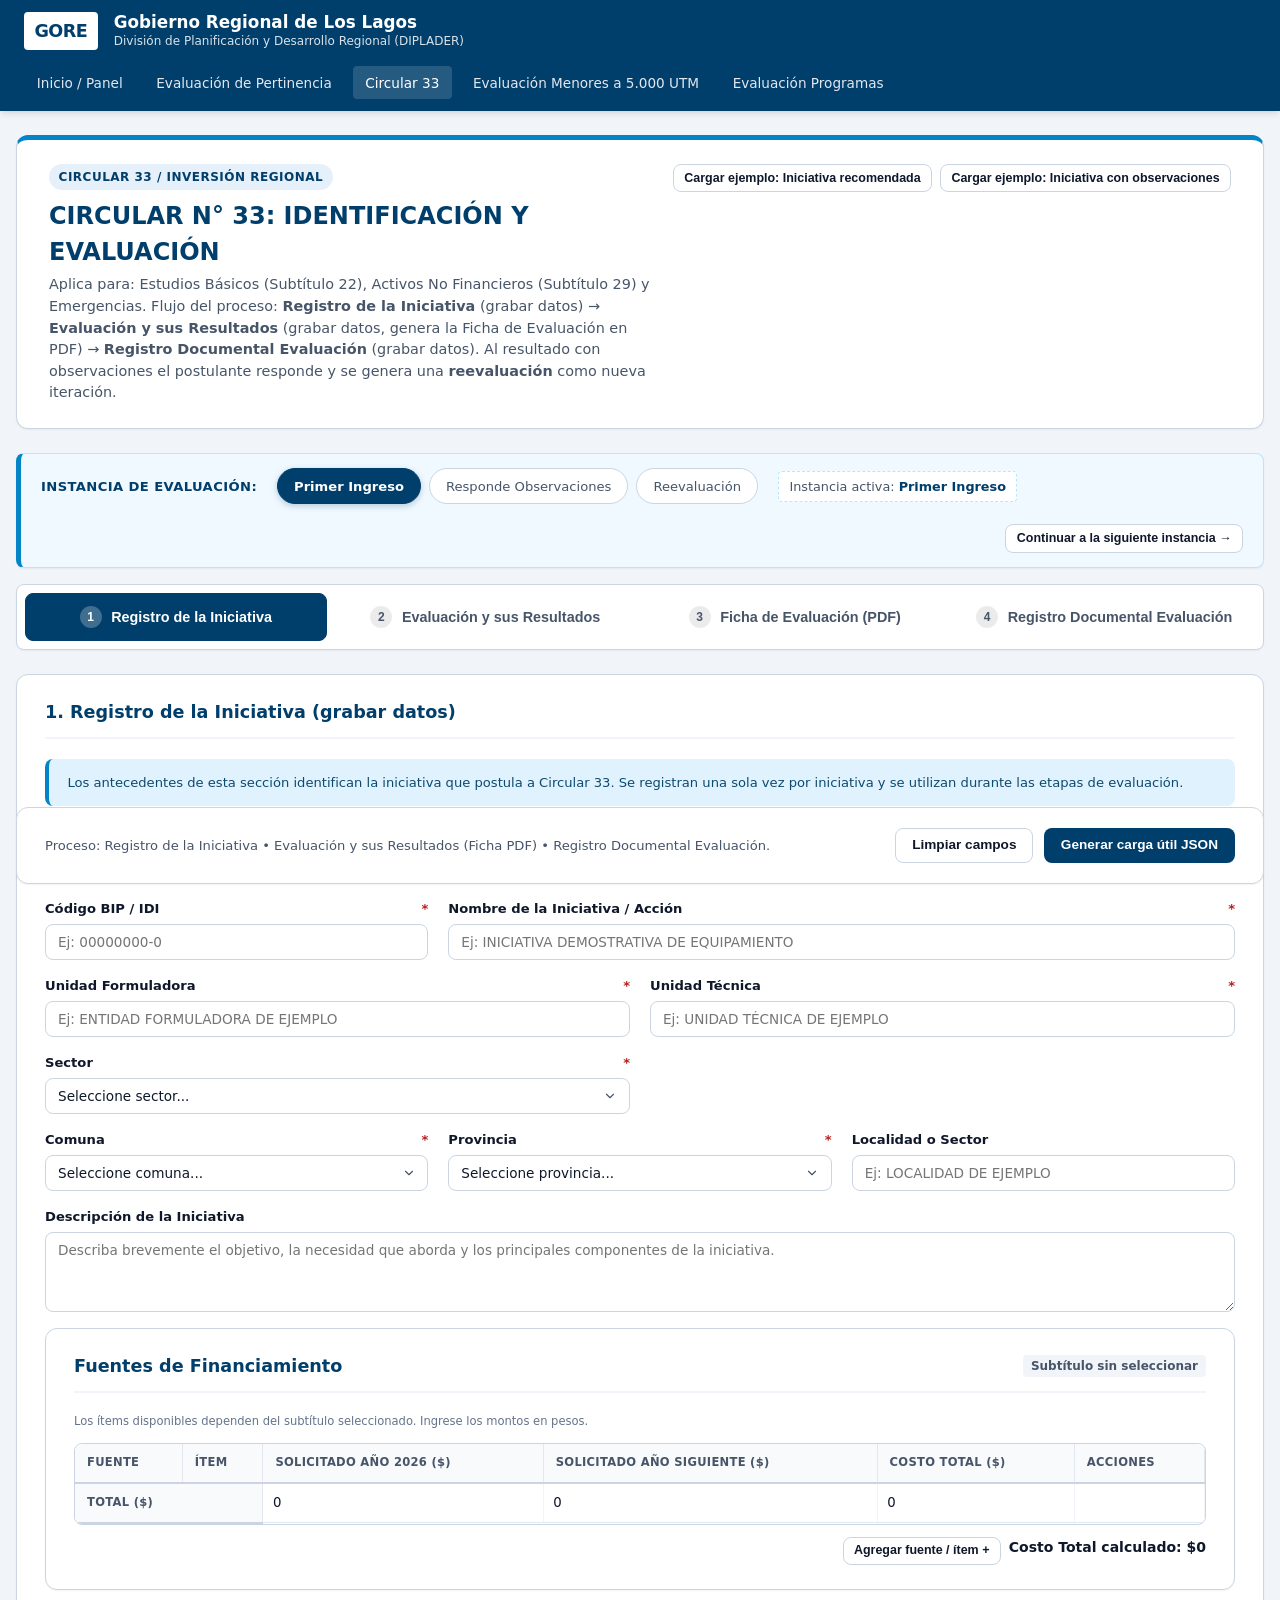
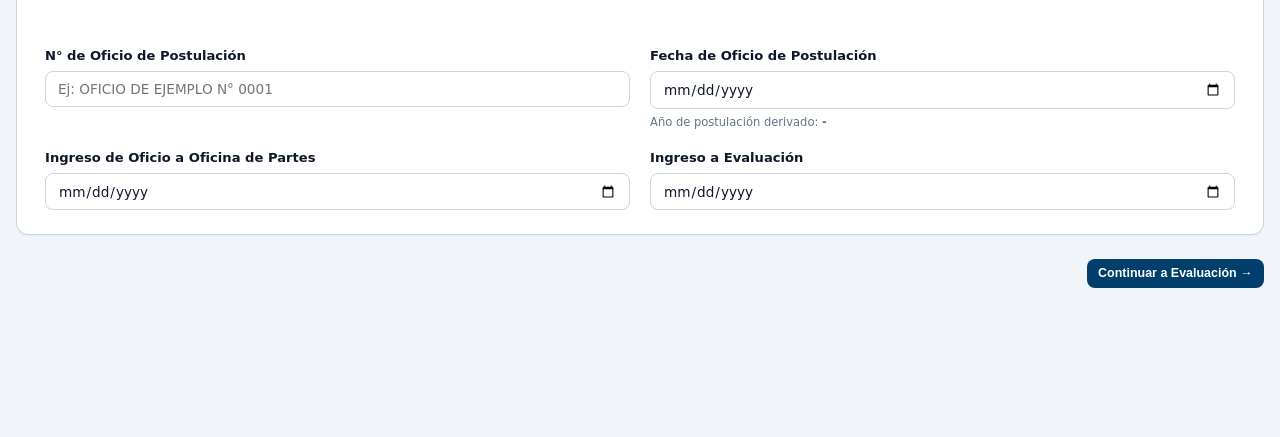
==== commit b2a86279: "C33: elimina columna Asignacion del cuadro de financiamiento; clasificador subtitulo-item Co-authore" ====
--- a/circular-33.html
+++ b/circular-33.html
@@ -261,14 +261,13 @@
                   <h3>Fuentes de Financiamiento</h3>
                   <span class="section-badge" id="c33_fin_badge_subtitulo">Subtítulo sin seleccionar</span>
                 </div>
-                <p class="form-hint">Los ítems y asignaciones disponibles dependen del subtítulo seleccionado. Ingrese los montos en pesos.</p>
+                <p class="form-hint">Los ítems disponibles dependen del subtítulo seleccionado. Ingrese los montos en pesos.</p>
                 <div class="table-responsive">
                   <table class="data-table pert-financing-table" id="tablaFinanciamientoC33" data-table-id="fuentes_financiamiento">
                     <thead>
                       <tr>
                         <th>Fuente</th>
                         <th>Ítem</th>
-                        <th>Asignación</th>
                         <th id="c33_fin_ano_actual_label">Solicitado Año ($)</th>
                         <th>Solicitado Año Siguiente ($)</th>
                         <th>Costo Total ($)</th>
@@ -278,7 +277,7 @@
                     <tbody id="c33_fin_body"></tbody>
                     <tfoot>
                       <tr>
-                        <th colspan="3">TOTAL ($)</th>
+                        <th colspan="2">TOTAL ($)</th>
                         <td data-total-for="solicitado_ano_actual">0</td>
                         <td data-total-for="solicitado_ano_siguiente">0</td>
                         <td data-total-for="costo_total">0</td>
@@ -353,7 +352,7 @@
                      aria-describedby="c33_desglose_ayuda c33_desglose_error"
                      data-placeholder="Haga clic aquí y pegue (Ctrl+V) la tabla copiada desde la hoja de cálculo."></div>
                 <textarea id="c33_desglose_valor" name="evaluacion_c33.desglose_clasificador" hidden disabled></textarea>
-                <span id="c33_desglose_ayuda" class="form-hint">Se detecta el formato de la tabla copiada (celdas, combinaciones, alineación y negrita). Cada pegado se agrega a continuación del anterior; también se acepta una captura de pantalla de la tabla.</span>
+                <span id="c33_desglose_ayuda" class="form-hint">Se detecta el formato de la tabla copiada (celdas, combinaciones, alineación y negrita). Cada pegado se agrega a continuación del anterior; también se acepta una captura de pantalla de la tabla. Puede hacer clic en cualquier celda para modificar su texto o números.</span>
                 <span id="c33_desglose_error" class="form-hint desglose-error" role="alert" hidden>Pegue el desglose según clasificador presupuestario para una iniciativa recomendada del subtítulo 29.</span>
               </div>
             </div>
@@ -367,6 +366,49 @@
               </div>
             </div>
 
+            <div class="col-12">
+              <section class="form-section-card pert-financing-capture">
+                <div class="section-header">
+                  <h4>Fuentes de Financiamiento (Evaluación)</h4>
+                  <span class="section-badge">Montos en pesos</span>
+                </div>
+                <p class="form-hint">Cuadro de referencia del Registro de la Iniciativa. Lo presentado es de solo lectura; confirme o modifique los montos recomendados de cada partida según los resultados de la evaluación. Esta es la tabla que se referencia en la ficha.</p>
+                <div class="table-responsive">
+                  <table class="data-table pert-financing-table" data-table-id="fuentes_financiamiento_evaluacion">
+                    <thead>
+                      <tr>
+                        <th rowspan="2">Fuente / Subtítulo</th>
+                        <th rowspan="2">Ítem</th>
+                        <th rowspan="2">Clasificador presupuestario</th>
+                        <th colspan="2">Presentado ($)</th>
+                        <th colspan="2">Recomendado ($)</th>
+                        <th rowspan="2">Total Presentado ($)</th>
+                        <th rowspan="2">Total Recomendado ($)</th>
+                      </tr>
+                      <tr>
+                        <th>Año actual</th>
+                        <th>Año siguiente</th>
+                        <th>Año actual</th>
+                        <th>Año siguiente</th>
+                      </tr>
+                    </thead>
+                    <tbody id="c33_eval_fin_body"></tbody>
+                    <tfoot>
+                      <tr>
+                        <th colspan="3" style="text-align:right;">TOTAL</th>
+                        <td data-eval-total="presentado_ano_actual">0</td>
+                        <td data-eval-total="presentado_ano_siguiente">0</td>
+                        <td data-eval-total="recomendado_ano_actual">0</td>
+                        <td data-eval-total="recomendado_ano_siguiente">0</td>
+                        <td data-eval-total="costo_total_presentado">0</td>
+                        <td data-eval-total="costo_total_recomendado">0</td>
+                      </tr>
+                    </tfoot>
+                  </table>
+                </div>
+                <p><strong>Costo total presentado:</strong> <span id="c33_eval_costo_presentado">$0</span> &nbsp; <strong>Costo total recomendado:</strong> <span id="c33_costo_recomendado">$0</span></p>
+              </section>
+            </div>
             <div class="col-6">
               <div class="form-group">
                 <label class="form-label" for="c33_estado">Resultado de la Evaluación <span class="required">*</span></label>
@@ -447,9 +489,9 @@
               <tr>
                 <th>FUENTE / SUBTÍTULO</th>
                 <th>ÍTEM</th>
-                <th>ASIGNACIÓN</th>
-                <th id="print_c33_fin_ano_actual_label">SOLICITADO AÑO M$</th>
-                <th>SOLICITADO AÑO SIGUIENTE M$</th>
+                <th>CLASIFICADOR PRESUPUESTARIO</th>
+                <th id="print_c33_fin_ano_actual_label">RECOMENDADO AÑO M$</th>
+                <th>RECOMENDADO AÑO SIGUIENTE M$</th>
                 <th>COSTO TOTAL M$</th>
               </tr>
             </thead>
@@ -709,7 +751,10 @@
 
     function sincronizarDesgloseC33() {
       const editor = document.getElementById('c33_desglose_editor');
-      document.getElementById('c33_desglose_valor').value = editor.innerHTML;
+      editor.querySelectorAll('td, th').forEach(celda => celda.setAttribute('contenteditable', 'true'));
+      const copia = editor.cloneNode(true);
+      copia.querySelectorAll('[contenteditable]').forEach(nodo => nodo.removeAttribute('contenteditable'));
+      document.getElementById('c33_desglose_valor').value = copia.innerHTML;
       const aplica = actualizarVisibilidadDesgloseC33();
       const faltante = aplica && !editor.innerHTML;
       document.getElementById('c33_desglose_error').hidden = !(faltante && desgloseC33ValidacionMostrada);
@@ -786,14 +831,22 @@
       const editor = document.getElementById('c33_desglose_editor');
       editor.addEventListener('paste', evento => {
         evento.preventDefault();
+        const texto = evento.clipboardData.getData('text/plain');
+        if (evento.target.closest?.('td, th') && !texto.includes('\t')) {
+          document.execCommand('insertText', false, texto);
+          sincronizarDesgloseC33();
+          return;
+        }
         pegarEnDesgloseC33(evento.clipboardData);
       });
+      editor.addEventListener('input', sincronizarDesgloseC33);
       editor.addEventListener('dragover', evento => evento.preventDefault());
       editor.addEventListener('drop', evento => {
         evento.preventDefault();
         pegarEnDesgloseC33(evento.dataTransfer);
       });
       editor.addEventListener('keydown', evento => {
+        if (evento.target.closest?.('td, th')) return;
         if (!(evento.ctrlKey || evento.metaKey) && evento.key.length === 1) evento.preventDefault();
       });
       document.getElementById('c33_desglose_limpiar').addEventListener('click', () => cargarDesgloseC33(''));
@@ -934,6 +987,8 @@
         modelo: 'Circular33Iniciativa',
         linea: 'Circular N° 33'
       });
+      data.costo_total_presentado = calcularCostoTotalPresentado(data);
+      data.costo_total_recomendado = calcularCostoTotalRecomendado(data);
       showJsonModal('Ficha Circular 33 - Payload para Backend', data);
     }
 
@@ -945,9 +1000,6 @@
       const selItem = fila.querySelector('[data-field="item"]');
       selItem.value = item;
       selItem.dispatchEvent(new Event('change'));
-      const selAsig = fila.querySelector('[data-field="clasificador"]');
-      selAsig.value = clasificador;
-      selAsig.dispatchEvent(new Event('change'));
       fila.querySelector('[data-field="solicitado_ano_actual"]').value = actual;
       fila.querySelector('[data-field="solicitado_ano_siguiente"]').value = siguiente;
       actualizarFinanciamientoC33();
@@ -1107,18 +1159,8 @@
 
     function actualizarAsignacionesFilaC33(fila) {
       const selectItem = fila.querySelector('[data-field="item"]');
-      const selectAsig = fila.querySelector('[data-field="clasificador"]');
       const item = itemsFinanciamientoC33().find(i => i.item === selectItem.value);
-      let placeholder = 'Seleccione ítem primero...';
-      if (item) placeholder = item.asignaciones.length ? 'Seleccione asignación...' : 'Sin asignación (no aplica)';
-      llenarSelectC33(
-        selectAsig,
-        placeholder,
-        (item?.asignaciones || []).map(([cod, nombre]) => [cod, `${cod} - ${nombre}`, nombre])
-      );
-      selectAsig.disabled = !item || item.asignaciones.length === 0;
       fila.querySelector('[data-field="item_descripcion"]').value = item?.nombre || '';
-      fila.querySelector('[data-field="clasificador_descripcion"]').value = '';
     }
 
     function crearFilaFinanciamientoC33() {
@@ -1136,16 +1178,10 @@
       celdaItem.append(
         selectItem,
         campoFinanciamientoC33('subtitulo', 'hidden'),
-        campoFinanciamientoC33('item_descripcion', 'hidden')
+        campoFinanciamientoC33('item_descripcion', 'hidden'),
+        campoFinanciamientoC33('clasificador', 'hidden')
       );
       fila.appendChild(celdaItem);
-
-      const celdaAsig = document.createElement('td');
-      const selectAsig = document.createElement('select');
-      selectAsig.className = 'form-control';
-      selectAsig.dataset.field = 'clasificador';
-      celdaAsig.append(selectAsig, campoFinanciamientoC33('clasificador_descripcion', 'hidden'));
-      fila.appendChild(celdaAsig);
 
       ['solicitado_ano_actual', 'solicitado_ano_siguiente'].forEach(campo => {
         const input = campoFinanciamientoC33(campo, 'text');
@@ -1181,10 +1217,6 @@
       fila.appendChild(celdaAcciones);
 
       selectItem.addEventListener('change', () => actualizarAsignacionesFilaC33(fila));
-      selectAsig.addEventListener('change', () => {
-        fila.querySelector('[data-field="clasificador_descripcion"]').value =
-          selectAsig.selectedOptions[0]?.dataset.descripcion || '';
-      });
 
       actualizarItemsFilaC33(fila);
       return fila;
@@ -1215,7 +1247,7 @@
       let totalActual = 0;
       let totalSiguiente = 0;
       const cuerpoImpresion = document.getElementById('print_c33_fin_body');
-      cuerpoImpresion.replaceChildren();
+      const lineas = [];
       const formatoM = n => (n / 1000).toLocaleString('es-CL', { maximumFractionDigits: 3 });
       const subtituloSel = document.getElementById('subtitulo').value;
       document.querySelectorAll('#c33_fin_body tr[data-table-row]').forEach(fila => {
@@ -1230,22 +1262,17 @@
         totalSiguiente += siguiente;
 
         const selItem = fila.querySelector('[data-field="item"]');
-        const selAsig = fila.querySelector('[data-field="clasificador"]');
+        const clasificador = selItem.value ? `${subtituloSel}-${selItem.value}` : '';
+        fila.querySelector('[data-field="clasificador"]').value = clasificador;
         if (!selItem.value && actual + siguiente === 0) return;
-        const filaImpresion = document.createElement('tr');
-        [
-          `FNDR / ${subtituloSel || '-'}`,
-          selItem.selectedOptions[0]?.textContent || '-',
-          selAsig.value ? selAsig.selectedOptions[0].textContent : '-',
-          formatoM(actual),
-          formatoM(siguiente),
-          formatoM(actual + siguiente)
-        ].forEach(texto => {
-          const celda = document.createElement('td');
-          celda.textContent = texto;
-          filaImpresion.appendChild(celda);
+        lineas.push({
+          clave: claveFilaFinanciamiento(fila),
+          fuente: `FNDR / ${subtituloSel || '-'}`,
+          item: selItem.selectedOptions[0]?.textContent || '-',
+          clasificador: clasificador || '-',
+          actual,
+          siguiente
         });
-        cuerpoImpresion.appendChild(filaImpresion);
       });
       const formato = n => n.toLocaleString('es-CL');
       const tabla = document.getElementById('tablaFinanciamientoC33');
@@ -1253,10 +1280,20 @@
       tabla.querySelector('[data-total-for="solicitado_ano_siguiente"]').textContent = formato(totalSiguiente);
       tabla.querySelector('[data-total-for="costo_total"]').textContent = formato(totalActual + totalSiguiente);
       document.getElementById('c33_fin_total_calculado').textContent = `$${formato(totalActual + totalSiguiente)}`;
-      document.getElementById('print_c33_fin_ano_actual_label').textContent = `SOLICITADO AÑO ${ano} M$`;
-      document.getElementById('print_c33_total_ano_actual').textContent = formatoM(totalActual);
-      document.getElementById('print_c33_total_ano_siguiente').textContent = formatoM(totalSiguiente);
-      document.getElementById('print_c33_costo_total').textContent = formatoM(totalActual + totalSiguiente);
+      document.getElementById('print_c33_fin_ano_actual_label').textContent = `RECOMENDADO AÑO ${ano} M$`;
+      const evaluacion = sincronizarEvaluacionFinanciamiento({
+        cuerpoId: 'c33_eval_fin_body',
+        lineas,
+        presentadoId: 'c33_eval_costo_presentado',
+        recomendadoId: 'c33_costo_recomendado',
+        alCambiar: actualizarFinanciamientoC33
+      });
+      renderizarFilasFichaFinanciamiento(cuerpoImpresion, evaluacion.lineas, formatoM);
+      const recomendadoActual = evaluacion.lineas.reduce((suma, l) => suma + l.actual, 0);
+      const recomendadoSiguiente = evaluacion.lineas.reduce((suma, l) => suma + l.siguiente, 0);
+      document.getElementById('print_c33_total_ano_actual').textContent = formatoM(recomendadoActual);
+      document.getElementById('print_c33_total_ano_siguiente').textContent = formatoM(recomendadoSiguiente);
+      document.getElementById('print_c33_costo_total').textContent = formatoM(evaluacion.recomendado);
     }
 
     document.addEventListener('DOMContentLoaded', function () {
